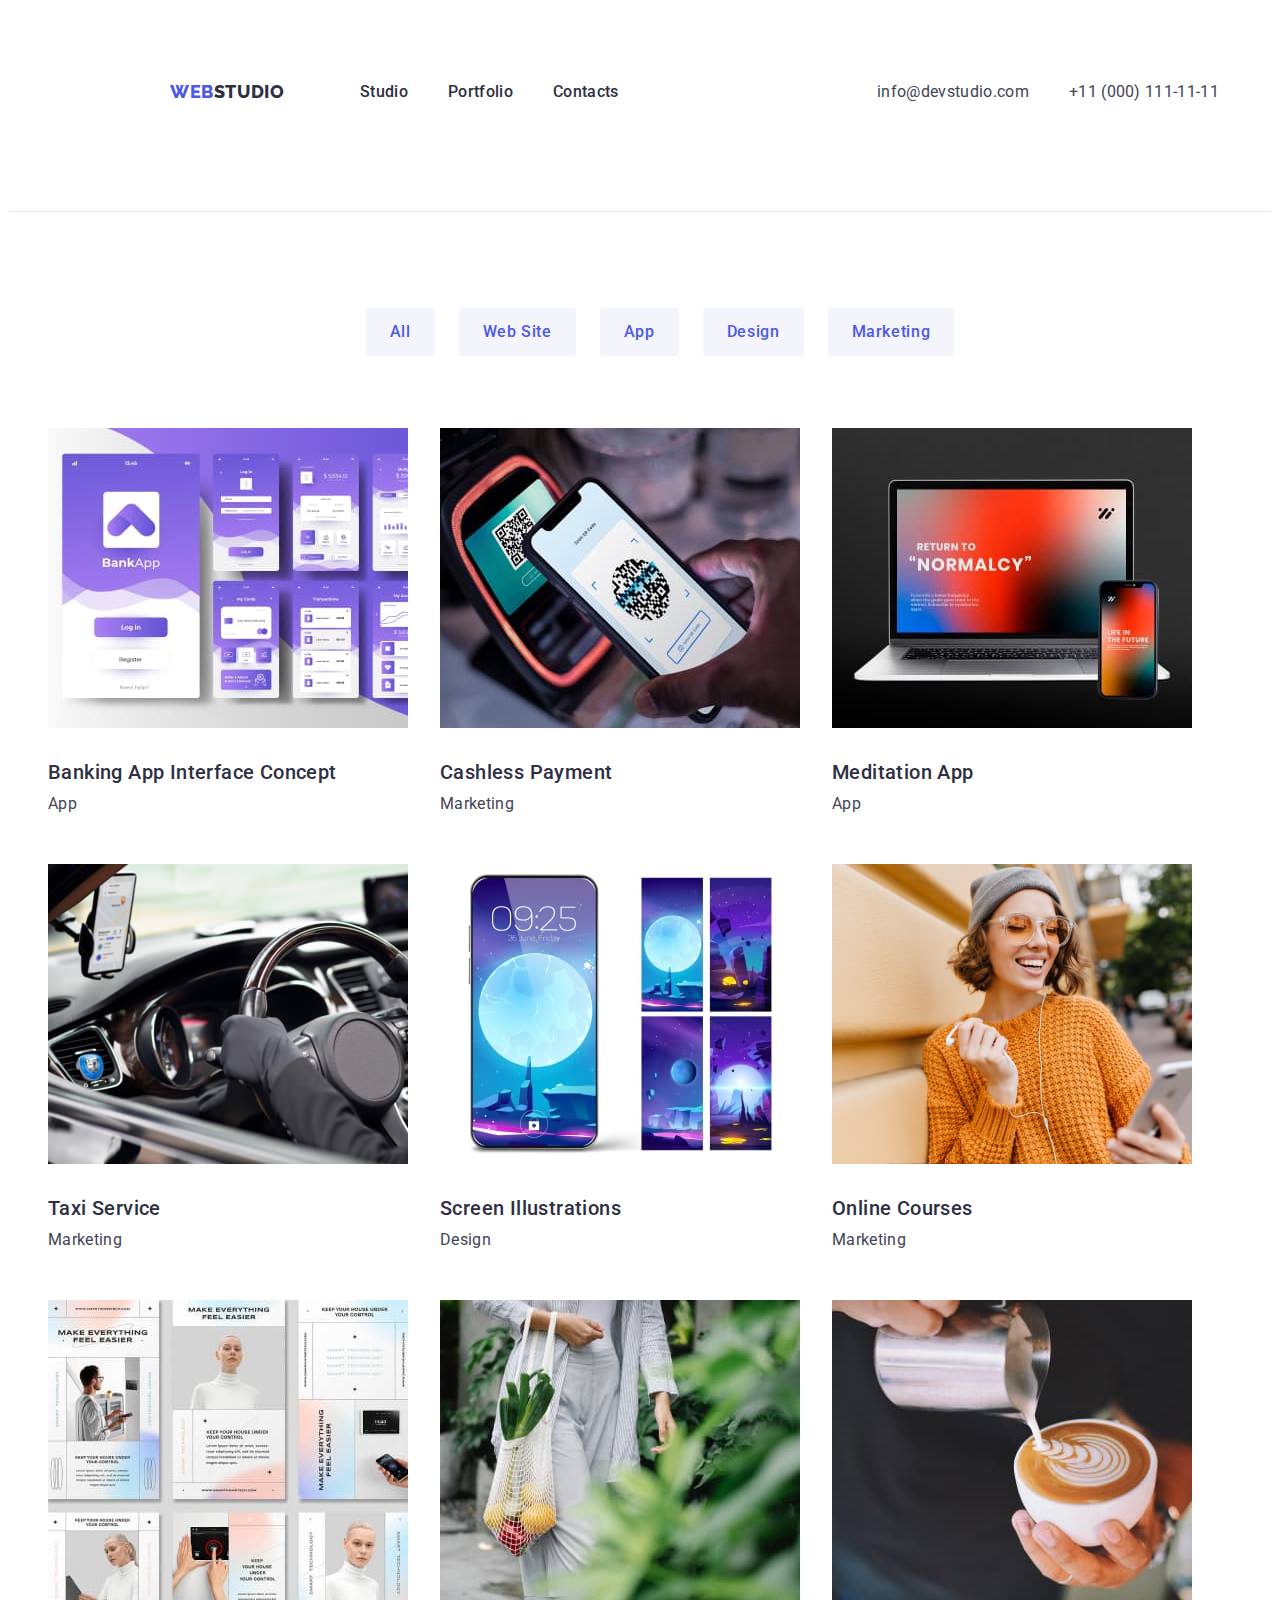
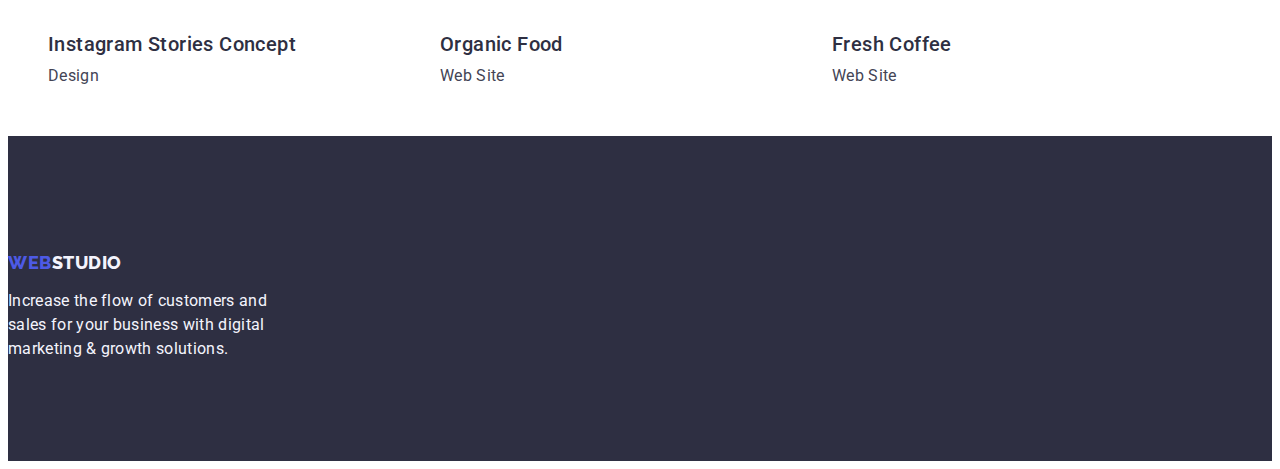
==== portfolio.html @ a15f3081 "p5-2" ====
<!DOCTYPE html>
<html lang="en">
  <head>
    <meta charset="UTF-8" />
    <meta http-equiv="X-UA-Compatible" content="IE=edge" />
    <meta name="viewport" content="width=device-width, initial-scale=1.0" />
    <link rel="preconnect" href="https://fonts.googleapis.com" />
    <link rel="preconnect" href="https://fonts.gstatic.com" crossorigin />
    <link
      href="https://fonts.googleapis.com/css2?family=Raleway:wght@800&family=Roboto:wght@400;500;700;900&display=swap"
      rel="stylesheet"
    />
    <title>Portfolio</title>
    <link
      rel="stylesheet"
      href="https://cdnjs.cloudflare.com/ajax/libs/modern-normalize/2.0.0/modern-normalize.min.css"
      integrity="sha512-4xo8blKMVCiXpTaLzQSLSw3KFOVPWhm/TRtuPVc4WG6kUgjH6J03IBuG7JZPkcWMxJ5huwaBpOpnwYElP/m6wg=="
      crossorigin="anonymous"
      referrerpolicy="no-referrer"
    />
    <link rel="stylesheet" href="./css/styles.css" />
  </head>

  <body>
    <header class="header">
      <div class="container header-container">
        <nav class="header-navigation list">
          <a class="header-logo link" href="./index.html"
            >Web<span class="logo-span">Studio</span></a
          >
          <ul class="header-list list">
            <li class="header-menu-item link">
              <a class="header-menu-link link" href="./index.html">Studio</a>
            </li>
            <li class="header-menu-item link">
              <a class="header-menu-link link" href="./portfolio.html"
                >Portfolio</a
              >
            </li>
            <li class="header-menu-item link">
              <a class="header-menu-link link" href="">Contacts</a>
            </li>
          </ul>
        </nav>

        <address class="header-contacts link">
          <ul class="header-contacts-list list">
            <li class="header-contacts-item link">
              <a
                class="header-contacts-link link"
                href="mailto:info@devstudio.com"
                >info@devstudio.com</a
              >
            </li>
            <li class="header-contacts-item link">
              <a class="header-contacts-link link" href="tel:+110001111111"
                >+11 (000) 111-11-11</a
              >
            </li>
          </ul>
        </address>
      </div>
    </header>

    <main>
      <section class="main-content">
        <div class="section-container">
          <div class="container main-buttons">
            <h1 hidden class="visually-hidden">Content</h1>
            <ul class="main-btn-list list">
              <li class="main-btn-item">
                <button class="main-btn-link link" type="button">All</button>
              </li>
              <li class="main-btn-item">
                <button class="main-btn-link link" type="button">
                  Web Site
                </button>
              </li>
              <li class="main-btn-item">
                <button class="main-btn-link link" type="button">App</button>
              </li>
              <li class="main-btn-item">
                <button class="main-btn-link link" type="button">Design</button>
              </li>
              <li class="main-btn-item">
                <button class="main-btn-link link" type="button">
                  Marketing
                </button>
              </li>
            </ul>
          </div>

          <div class="wrapper">
            <ul class="main-list list">
              <li class="main-item">
                <a class="main-item-link link" href="">
                  <img
                    src="./images/portfolio/img1.jpg"
                    alt="Banking"
                    width="360"
                    height="300"
                /></a>
                <div class="wrap-text">
                  <h2 class="main-title">Banking App Interface Concept</h2>
                  <p class="main-text">App</p>
                </div>
              </li>
              <li class="main-item">
                <a class="main-item-link link" href=""
                  ><img
                    src="./images/portfolio/img2.jpg"
                    alt="Payment"
                    width="360"
                    height="300"
                /></a>
                <div class="wrap-text">
                  <h2 class="main-title">Cashless Payment</h2>
                  <p class="main-text">Marketing</p>
                </div>
              </li>
              <li class="main-item">
                <a class="main-item-link link" href=""
                  ><img
                    src="./images/portfolio/img3.jpg"
                    alt="meditation"
                    width="360"
                    height="300"
                /></a>
                <div class="wrap-text">
                  <h2 class="main-title">Meditation App</h2>
                  <p class="main-text">App</p>
                </div>
              </li>
              <li class="main-item">
                <a class="main-item-link link" href=""
                  ><img
                    src="./images/portfolio/img4.jpg"
                    alt="Service"
                    width="360"
                    height="300"
                /></a>
                <div class="wrap-text">
                  <h2 class="main-title">Taxi Service</h2>
                  <p class="main-text">Marketing</p>
                </div>
              </li>
              <li class="main-item">
                <a class="main-item-link link" href=""
                  ><img
                    src="./images/portfolio/img5.jpg"
                    alt="Screen"
                    width="360"
                    height="300"
                /></a>
                <div class="wrap-text">
                  <h2 class="main-title">Screen Illustrations</h2>
                  <p class="main-text">Design</p>
                </div>
              </li>
              <li class="main-item">
                <a class="main-item-link link" href=""
                  ><img
                    src="./images/portfolio/img6.jpg"
                    alt="Courses"
                    width="360"
                    height="300"
                /></a>
                <div class="wrap-text">
                  <h2 class="main-title">Online Courses</h2>
                  <p class="main-text">Marketing</p>
                </div>
              </li>
              <li class="main-item">
                <a class="main-item-link link" href=""
                  ><img
                    src="./images/portfolio/img7.jpg"
                    alt="Stories"
                    width="360"
                    height="300"
                /></a>
                <div class="wrap-text">
                  <h2 class="main-title">Instagram Stories Concept</h2>
                  <p class="main-text">Design</p>
                </div>
              </li>
              <li class="main-item">
                <a class="main-item-link link" href=""
                  ><img
                    src="./images/portfolio/img8.jpg"
                    alt="Organic"
                    width="360"
                    height="300"
                /></a>
                <div class="wrap-text">
                  <h2 class="main-title">Organic Food</h2>
                  <p class="main-text">Web Site</p>
                </div>
              </li>
              <li class="main-item">
                <a class="main-item-link link" href=""
                  ><img
                    src="./images/portfolio/img9.jpg"
                    alt="Coffee"
                    width="360"
                    height="300"
                /></a>
                <div class="wrap-text">
                  <h2 class="main-title">Fresh Coffee</h2>
                  <p class="main-text">Web Site</p>
                </div>
              </li>
            </ul>
          </div>
        </div>
      </section>
    </main>

    <footer class="footer">
      <div>
        <a href="./index.html" class="footer-logo link"
          >Web<span class="footer-span">Studio</span></a
        >
        <p class="footer-text">
          Increase the flow of customers and sales for your business with
          digital marketing & growth solutions.
        </p>
      </div>
    </footer>
  </body>
</html>
---- css/styles.css ----
:root {
  --main-text-color: #2e2f42;
  --second-text-color: #434455;
  --accent-color: #4d5ae5;
  --bacground-color: #2e2f42;
  --title-color-text: #ffffff;
  --section-bacground-color: #f4f4fd;
  --project-bacground-color: #e5e5e5;
  --portfolio-bacground-color: #e7e9fc;
  --footer-text-color: #f4f4fd;
}

body {
  font-family: "Roboto", sans-serif;
  color: var(--second-text-color);
  background-color: var(--title-color-text);
}

p,
h1,
h2,
h3,
h4,
h5,
h6 {
  margin-top: 0;
  margin-bottom: 0;
}

.link {
  text-decoration: none;
}
.list {
  list-style-type: none;
}
ul {
  list-style: none;
  margin-top: 0;
  margin-bottom: 0;
  margin-left: 0;
}

a {
  text-decoration: none;
}
span {
  color: var(--main-text-color);
}
img {
  display: block;
}

.container {
  max-width: 1158px;
  padding-left: 15px;
  padding-right: 15px;
  margin: 0 auto;
}

.header {
  display: block;
  border-bottom: 1px solid #e7e9fc;
}

.header-navigation {
  font-weight: 500;
  font-size: 16px;
  line-height: 1.5;
  color: var(--main-text-color);
  letter-spacing: 0.03em;
  margin: auto;
  padding: 24px 0;
}

.header-navigation {
  display: flex;
  align-items: center;
}

.header-logo {
  font-family: "Raleway", sans-serif;
  font-weight: 800;
  font-size: 18px;
  line-height: 1.17;
  color: var(--accent-color);
  letter-spacing: 0.03em;
  text-transform: uppercase;
  display: flex;
  align-items: center;
  margin-right: 76px;
}

.header-list {
  display: flex;
}

.header-list {
  list-style: none;
  text-decoration: none;
  color: var(--main-text-color);
  gap: 40px;
  padding: 24px 0;
}

.header-container {
  display: flex;
  align-items: center;
  padding-bottom: 35px;
}

.header-menu-item {
  font-weight: 500;
  font-size: 16px;
  line-height: 1.5;
  color: var(--main-text-color);
  letter-spacing: 0.02em;
  display: block;
}

.header-menu-link {
  font-weight: 500;
  font-size: 16px;
  line-height: 1.5;
  color: var(--main-text-color);
  letter-spacing: 0.02em;
  display: block;
}

.header-menu-link:is(:hover, :focus) {
  color: #404bbf;
}

.header-contacts {
  font-size: 16px;
  line-height: 1.5;
  color: var(--second-text-color);
  letter-spacing: 0.02em;
  margin-left: auto;
}

.header-contacts-list {
  display: flex;
  gap: 40px;
}

.header-contacts-item {
}

.header-contacts-link {
  font-size: 16px;
  line-height: 1.5;
  color: var(--second-text-color);
}
.header-contacts-link:is(:hover, :focus) {
  color: #404bbf;
}
/*-------------------------------HERO--------------------------------------*/
.hero {
  background: var(--bacground-color);
  text-align: center;
}

.hero-title {
  font-weight: 700;
  font-size: 56px;
  line-height: 1.07;
  letter-spacing: 0.02em;
  color: var(--title-color-text);

  margin-bottom: 48px;
}

.hero-content {
  padding: 188px 0;
  max-width: 496px;
}

.hero-btn {
  font-family: inherit;
  font-weight: 500;
  font-size: 16px;
  line-height: 1.5;
  color: var(--title-color-text);
  background: #4d5ae5;
  letter-spacing: 0.04em;
  cursor: pointer;
  border: none;
  padding: 16px 32px;
  margin: auto;
}

.hero-style-btn {
  display: block;
  justify-content: center;
  min-width: 169px;
  border-radius: 4px;
}

.hero-btn:is(:hover, :focus) {
  background-color: #404bbf;
}

/*-------------------------------ADVANTAGES--------------------------------------*/

.advantages {
  padding: 120px 0;
}

.advantages-container {
}

.advantages-title {
  font-weight: 500;
  font-size: 20px;
  line-height: 1.2;
  letter-spacing: 0.02em;
  color: var(--second-text-color);
}

.visually-hidden {
  position: absolute;
  width: 1px;
  height: 1px;
  margin: -1px;
  padding: 0;
  overflow: hidden;
  border: 0;
  clip: rect(0 0 0 0);
}

.advantages-list {
  list-style: none;
  display: flex;

  gap: 24px;
}

.advantages-item {
  width: calc((100% - 72px) / 4);
}
.advantages-subtitle {
  font-weight: 500;
  font-size: 20px;
  line-height: 1.2;
  letter-spacing: 0.02em;
  color: var(--main-text-color);
  padding-bottom: 8px;
}
.advantages-text {
  font-size: 16px;
  line-height: 1.5;
  letter-spacing: 0.02em;
  color: var(--second-text-color);
}

/*-------------------------------PROJECT--------------------------------------*/
.project {
  padding-bottom: 120px;
}

.project-container {
  text-align: center;
}

.project-title {
  font-weight: 700;
  font-size: 36px;
  line-height: 1.11;
  color: var(--main-text-color);
  letter-spacing: 0.02em;
  text-align: center;
  text-transform: capitalize;
  margin-bottom: 72px;
}
.project-list {
  list-style: none;
  display: flex;
  gap: 24px;
}
.project-item {
  background-color: var(--project-bacground-color);
}

/*-------------------------------TEAM--------------------------------------*/
.team {
  padding: 120px 0;
  background-color: var(--section-bacground-color);
}

.tem-container {
}

.team-title {
  font-size: 36px;
  line-height: 1.11;
  text-align: center;
  letter-spacing: 0.02em;
  text-transform: capitalize;
  color: var(--main-text-color);
  margin-bottom: 72px;
}
.team-list {
  list-style: none;
  display: flex;
  gap: 24px;
}
.team-item {
  background-color: #ffffff;
  width: calc((100%-72px) / 4);
  text-align: center;
  border-radius: 0px 0px 4px 4px;
}

.team-photo-card {
  padding: 32px 16px;
}

.team-subtitle {
  font-weight: 500;
  font-size: 20px;
  line-height: 1.2;
  color: var(--main-text-color);
  letter-spacing: 0.02em;
  text-align: center;
  margin-bottom: 8px;
}

.team-text {
  font-size: 16px;
  line-height: 1.5;
  color: var(--second-text-color);
  letter-spacing: 0.02em;
}

/*-------------------------------FOOTER--------------------------------------*/
.footer {
  background-color: var(--bacground-color);
  padding: 100px 0;
}

.footer-container {
  display: inline-block;
}

.footer-logo {
  font-family: "Raleway", sans-serif;
  font-weight: 800;
  font-size: 18px;
  line-height: 1.17;
  letter-spacing: 0.03em;
  color: var(--title-color-text);
  text-transform: uppercase;
  margin-top: 16px;
}
.footer-text {
  font-size: 16px;
  line-height: 1.5;
  letter-spacing: 0.02em;
  color: var(--footer-text-color);
  width: 264px;
}
.footer-span {
  color: var(--section-bacground-color);
}

/*!--------------------------------------------------------PORTFOLIO---------------------------------------------------*/

.header {
  box-sizing: border-box;
  border-bottom: 1px solid #e7e9fc;
}

.header-navigation {
  font-weight: 500;
  font-size: 16px;
  line-height: 1.5;
  color: var(--main-text-color);
  letter-spacing: 0.03em;
  margin: auto;
}

.header-navigation {
  display: flex;
  align-items: center;
}

.header-logo {
  font-family: "Raleway", sans-serif;
  font-weight: 800;
  font-size: 18px;
  line-height: 1.17;
  color: var(--accent-color);
  letter-spacing: 0.03em;
  text-transform: uppercase;
  display: flex;
  align-items: center;
}

.header-list {
  display: flex;
}

.header-list {
  list-style: none;
  text-decoration: none;
  color: var(--main-text-color);
  gap: 40px;
}

.header-container {
  display: flex;
  align-items: center;
  padding-bottom: 35px;
}

.header-menu-item {
  font-weight: 500;
  font-size: 16px;
  line-height: 1.5;
  color: var(--main-text-color);
  letter-spacing: 0.02em;
}

.header-menu-link {
  font-weight: 500;
  font-size: 16px;
  line-height: 1.5;
  color: var(--main-text-color);
  letter-spacing: 0.02em;
  display: block;
  padding: 24px 0;
}

.header-menu-link:is(:hover, :focus) {
  color: #404bbf;
}

.header-contacts {
  font-style: normal;
  font-weight: 400;
  font-size: 16px;
  line-height: 1.5;
  color: var(--second-text-color);
  letter-spacing: 0.02em;
  margin-left: auto;
}

.header-contacts-list {
  display: flex;
  gap: 40px;
}

.header-contacts-item {
}

.header-contacts-link {
  font-size: 16px;
  line-height: 1.5;
  color: var(--second-text-color);
}
.header-contacts-link:is(:hover, :focus) {
  color: #404bbf;
}
/*-------------------------------MAIN--------------------------------------*/

.main-content {
}

.main-buttons {
  margin: auto;
  border: none;
}

.main-btn-list {
  list-style: none;
  display: flex;
  gap: 24px;
  justify-content: center;
}
.main-btn-item {
  padding: 96px 0 72px 0;
}

.main-btn-link {
  font-family: "Roboto", sans-serif;
  font-weight: 500;
  font-size: 16px;
  line-height: 1.5;
  letter-spacing: 0.04em;
  color: #4d5ae5;
  cursor: pointer;
  background-color: var(--footer-text-color);
  border: none;
  padding: 12px 24px;
  border-radius: 4px;
}
.main-btn-link:is(:hover, :focus) {
  color: #ffffff;
  background-color: #404bbf;
  border: 1px solid transparent;
  border: none;
}
.wrapper {
}

.main-wrap {
}

.main-list {
  list-style: none;
  display: flex;
  flex-wrap: wrap;
}

.main-item {
  text-decoration: none;
  list-style: none;
  width: calc((100% - 48px) / 3);
  column-gap: 24px;
  row-gap: 48px;
}

.main-item-link {
  text-decoration: none;
}
.main-title {
  font-weight: 500;
  font-size: 20px;
  line-height: 1.2;
  letter-spacing: 0.02em;
  color: var(--main-text-color);
  margin: 32px 0 8px 0;
}
.main-text {
  font-size: 16px;
  line-height: 1.5;
  letter-spacing: 0.02em;
  color: var(--second-text-color);
  padding-bottom: 48px;
}

/*-------------------------------FOOTER--------------------------------------*/
.footer {
  background-color: var(--bacground-color);
  padding: 100px 0;
}
.footer-logo {
  font-family: "Raleway", sans-serif;
  font-weight: 800;
  font-size: 18px;
  line-height: 1.17;
  color: var(--accent-color);
  letter-spacing: 0.03em;
  text-transform: uppercase;
  display: block;
  margin-bottom: 16px;
}
.footer-text {
  color: var(--footer-text-color);
  font-size: 16px;
  color: var(--footer-text-color);
  line-height: 1.5;
  width: 264px;
}
.footer-span {
  color: #f4f4fd;
}
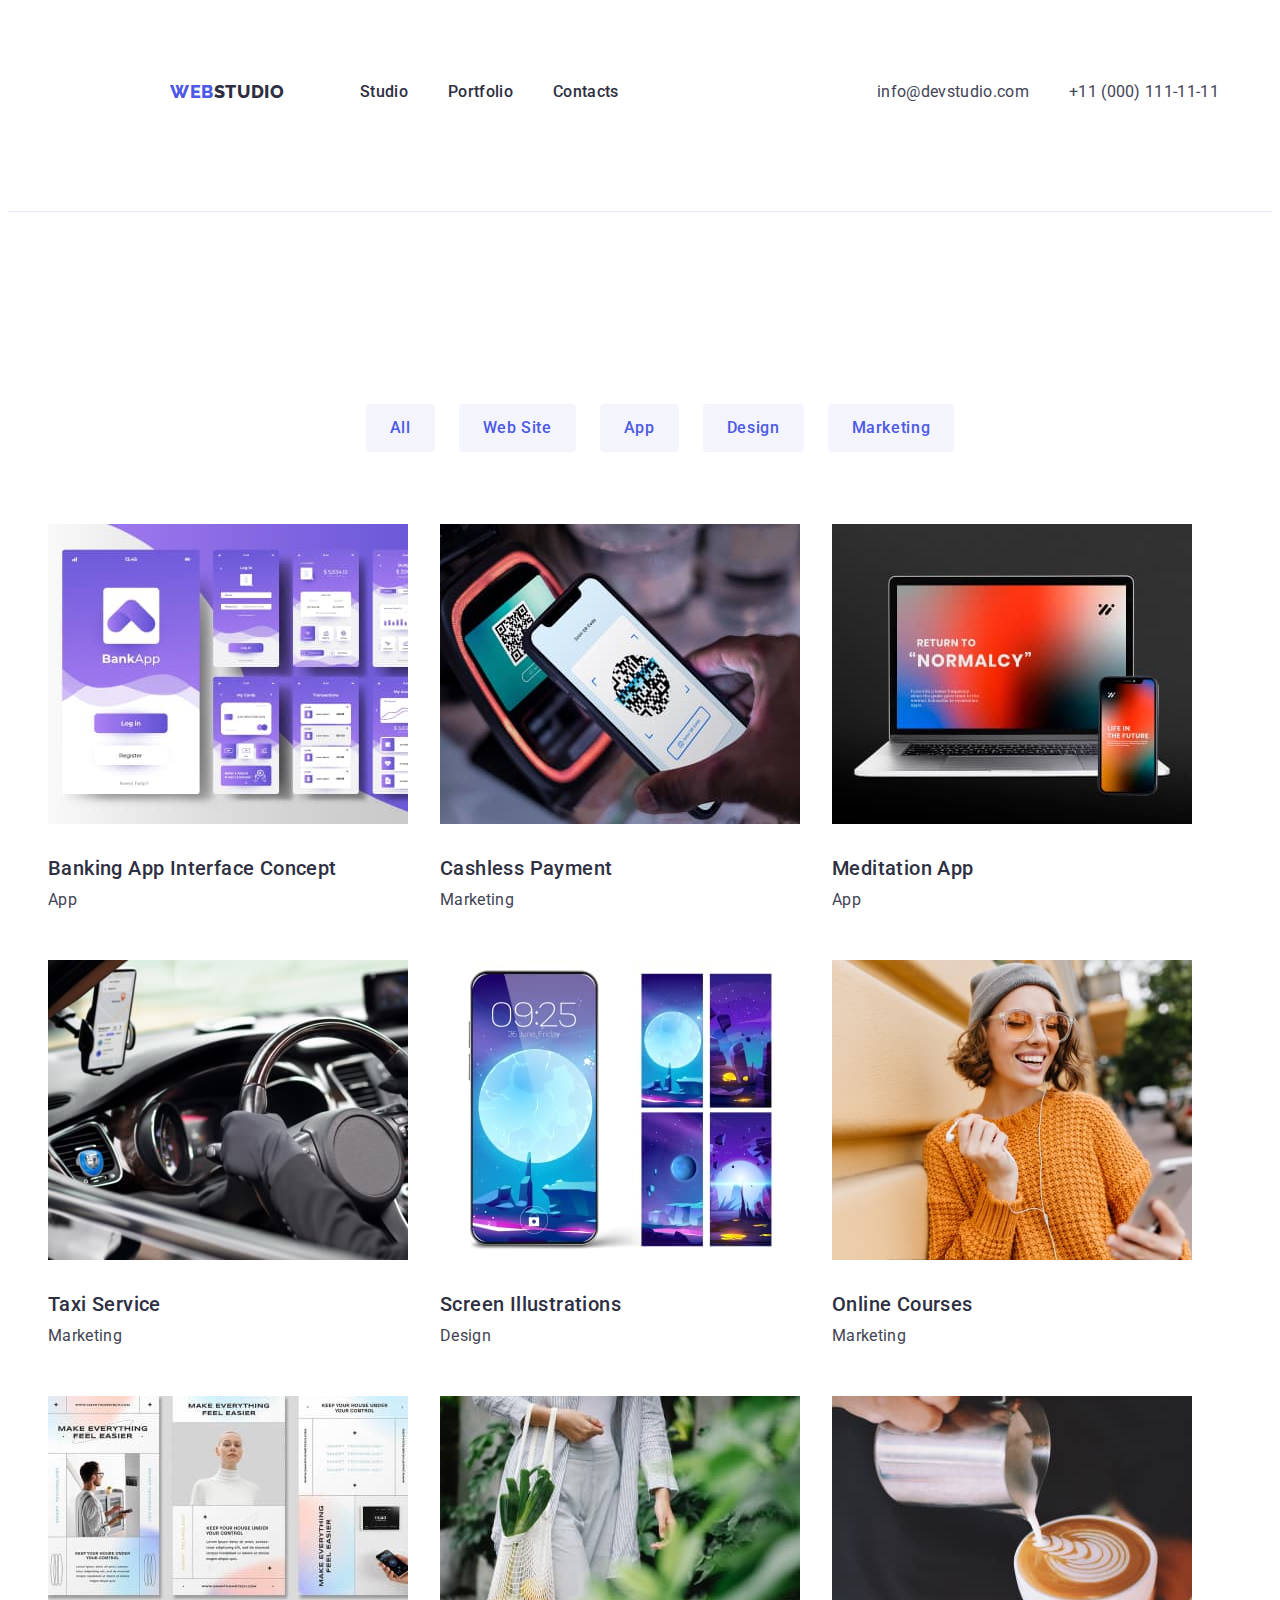
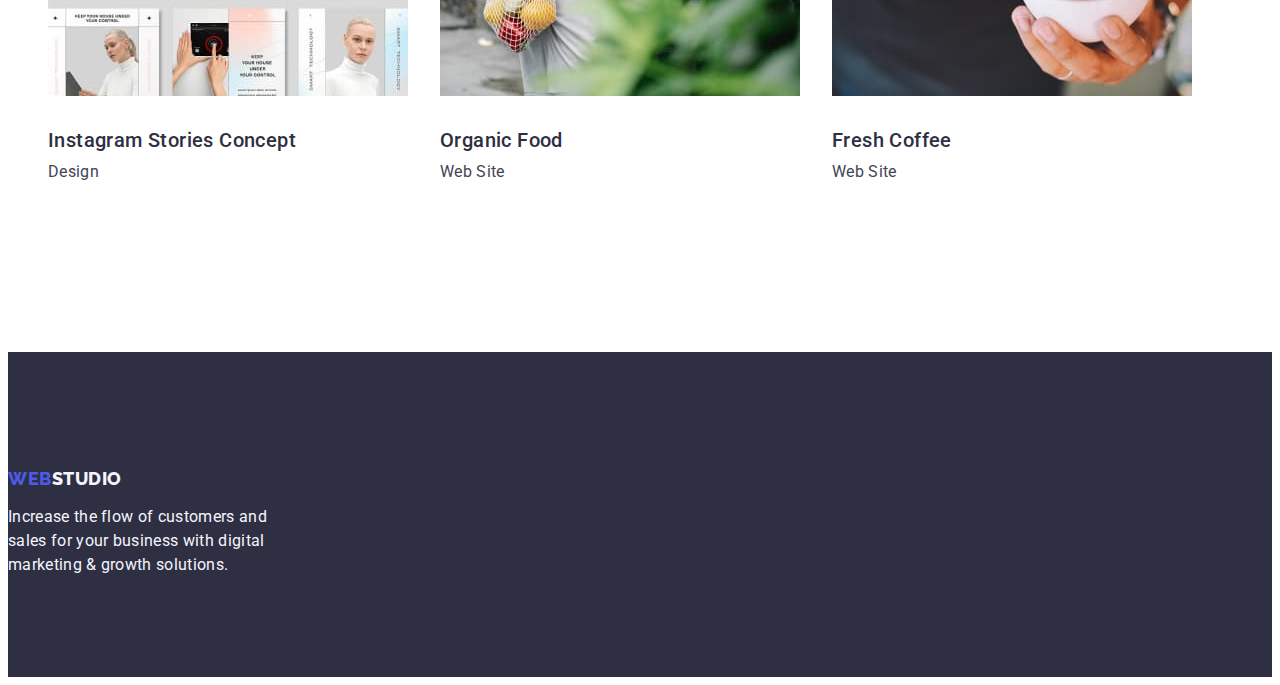
==== commit 76b56dd7: "div and a" ====
--- a/portfolio.html
+++ b/portfolio.html
@@ -99,11 +99,12 @@
                     alt="Banking"
                     width="360"
                     height="300"
-                /></a>
-                <div class="wrap-text">
-                  <h2 class="main-title">Banking App Interface Concept</h2>
-                  <p class="main-text">App</p>
-                </div>
+                  />
+                  <div class="wrap-text">
+                    <h2 class="main-title">Banking App Interface Concept</h2>
+                    <p class="main-text">App</p>
+                  </div>
+                </a>
               </li>
               <li class="main-item">
                 <a class="main-item-link link" href=""
@@ -112,11 +113,12 @@
                     alt="Payment"
                     width="360"
                     height="300"
-                /></a>
-                <div class="wrap-text">
-                  <h2 class="main-title">Cashless Payment</h2>
-                  <p class="main-text">Marketing</p>
-                </div>
+                  />
+                  <div class="wrap-text">
+                    <h2 class="main-title">Cashless Payment</h2>
+                    <p class="main-text">Marketing</p>
+                  </div>
+                </a>
               </li>
               <li class="main-item">
                 <a class="main-item-link link" href=""
@@ -125,11 +127,12 @@
                     alt="meditation"
                     width="360"
                     height="300"
-                /></a>
-                <div class="wrap-text">
-                  <h2 class="main-title">Meditation App</h2>
-                  <p class="main-text">App</p>
-                </div>
+                  />
+                  <div class="wrap-text">
+                    <h2 class="main-title">Meditation App</h2>
+                    <p class="main-text">App</p>
+                  </div>
+                </a>
               </li>
               <li class="main-item">
                 <a class="main-item-link link" href=""
@@ -138,11 +141,12 @@
                     alt="Service"
                     width="360"
                     height="300"
-                /></a>
-                <div class="wrap-text">
-                  <h2 class="main-title">Taxi Service</h2>
-                  <p class="main-text">Marketing</p>
-                </div>
+                  />
+                  <div class="wrap-text">
+                    <h2 class="main-title">Taxi Service</h2>
+                    <p class="main-text">Marketing</p>
+                  </div>
+                </a>
               </li>
               <li class="main-item">
                 <a class="main-item-link link" href=""
@@ -151,11 +155,12 @@
                     alt="Screen"
                     width="360"
                     height="300"
-                /></a>
-                <div class="wrap-text">
-                  <h2 class="main-title">Screen Illustrations</h2>
-                  <p class="main-text">Design</p>
-                </div>
+                  />
+                  <div class="wrap-text">
+                    <h2 class="main-title">Screen Illustrations</h2>
+                    <p class="main-text">Design</p>
+                  </div>
+                </a>
               </li>
               <li class="main-item">
                 <a class="main-item-link link" href=""
@@ -164,11 +169,12 @@
                     alt="Courses"
                     width="360"
                     height="300"
-                /></a>
-                <div class="wrap-text">
-                  <h2 class="main-title">Online Courses</h2>
-                  <p class="main-text">Marketing</p>
-                </div>
+                  />
+                  <div class="wrap-text">
+                    <h2 class="main-title">Online Courses</h2>
+                    <p class="main-text">Marketing</p>
+                  </div>
+                </a>
               </li>
               <li class="main-item">
                 <a class="main-item-link link" href=""
@@ -177,11 +183,12 @@
                     alt="Stories"
                     width="360"
                     height="300"
-                /></a>
-                <div class="wrap-text">
-                  <h2 class="main-title">Instagram Stories Concept</h2>
-                  <p class="main-text">Design</p>
-                </div>
+                  />
+                  <div class="wrap-text">
+                    <h2 class="main-title">Instagram Stories Concept</h2>
+                    <p class="main-text">Design</p>
+                  </div>
+                </a>
               </li>
               <li class="main-item">
                 <a class="main-item-link link" href=""
@@ -190,11 +197,12 @@
                     alt="Organic"
                     width="360"
                     height="300"
-                /></a>
-                <div class="wrap-text">
-                  <h2 class="main-title">Organic Food</h2>
-                  <p class="main-text">Web Site</p>
-                </div>
+                  />
+                  <div class="wrap-text">
+                    <h2 class="main-title">Organic Food</h2>
+                    <p class="main-text">Web Site</p>
+                  </div>
+                </a>
               </li>
               <li class="main-item">
                 <a class="main-item-link link" href=""
@@ -203,11 +211,12 @@
                     alt="Coffee"
                     width="360"
                     height="300"
-                /></a>
-                <div class="wrap-text">
-                  <h2 class="main-title">Fresh Coffee</h2>
-                  <p class="main-text">Web Site</p>
-                </div>
+                  />
+                  <div class="wrap-text">
+                    <h2 class="main-title">Fresh Coffee</h2>
+                    <p class="main-text">Web Site</p>
+                  </div>
+                </a>
               </li>
             </ul>
           </div>
--- a/css/styles.css
+++ b/css/styles.css
@@ -464,6 +464,7 @@
 /*-------------------------------MAIN--------------------------------------*/
 
 .main-content {
+  padding: 96px 0 120px 0;
 }
 
 .main-buttons {
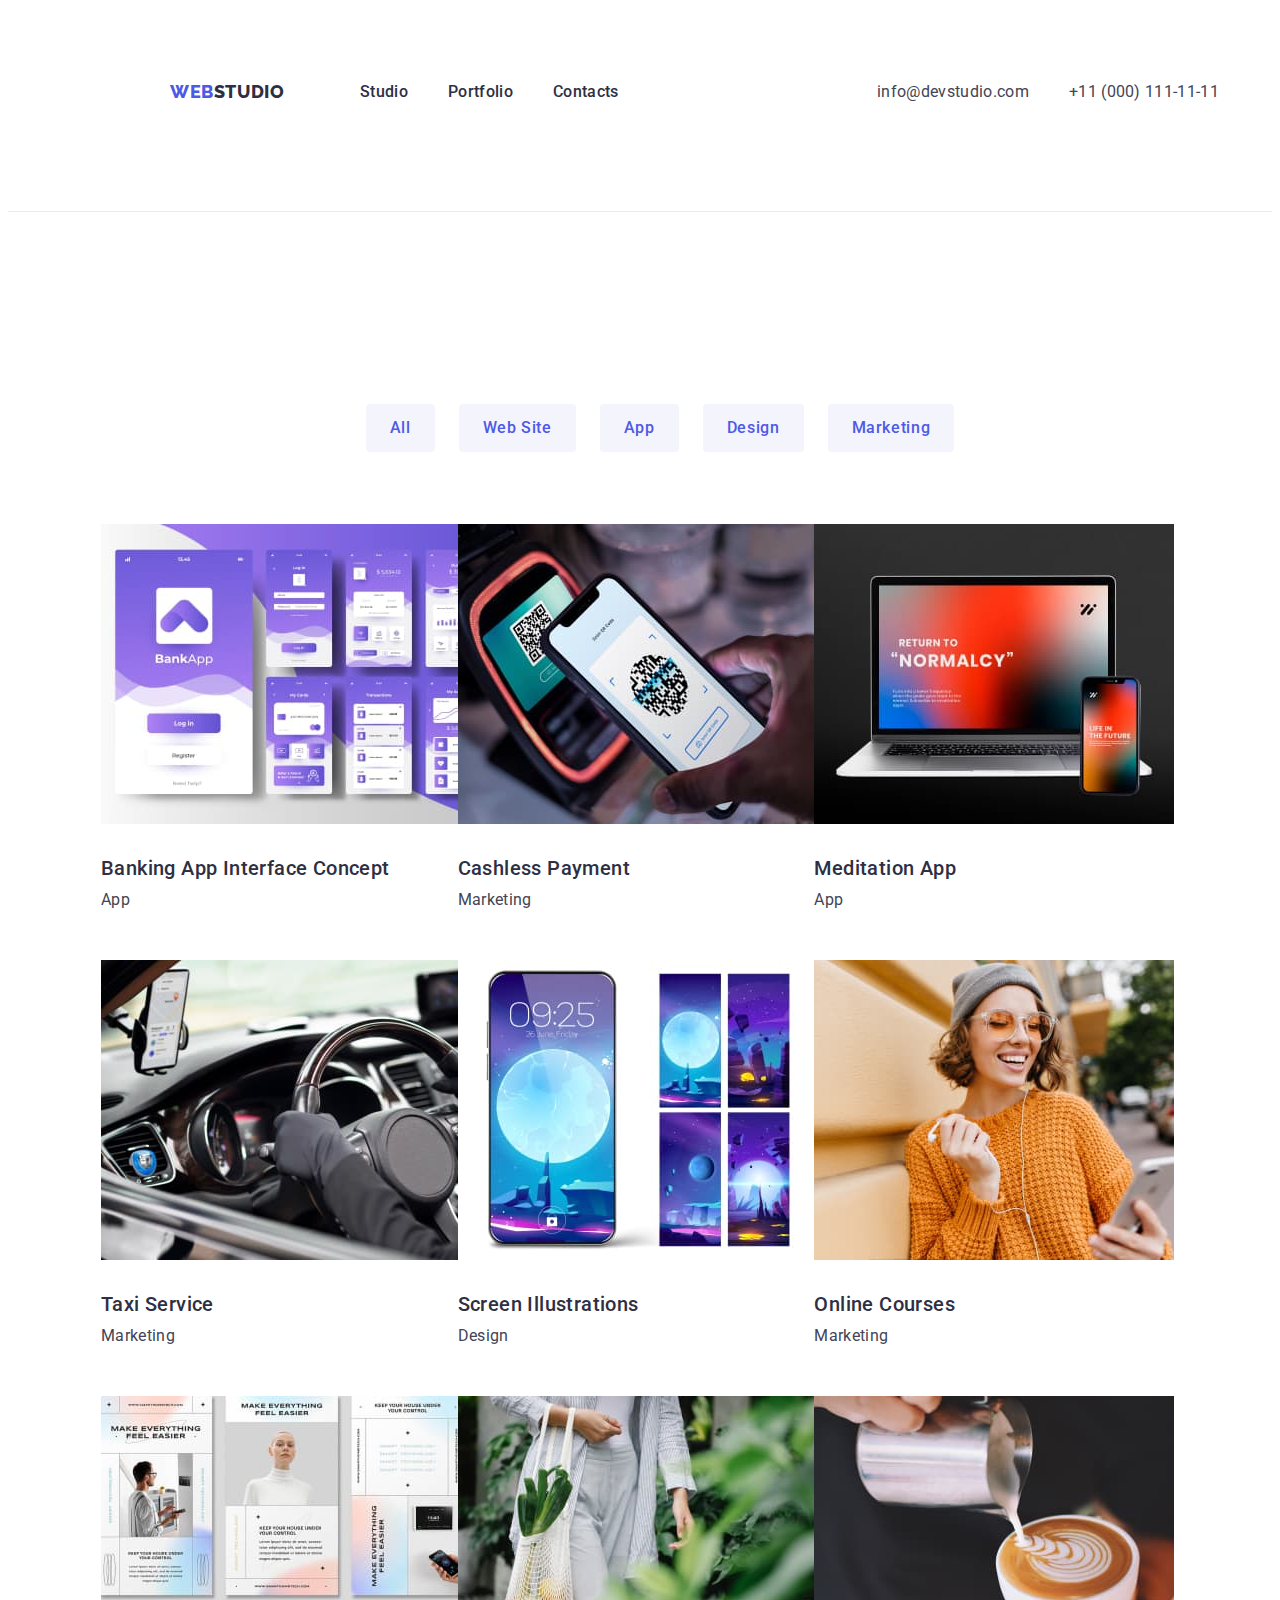
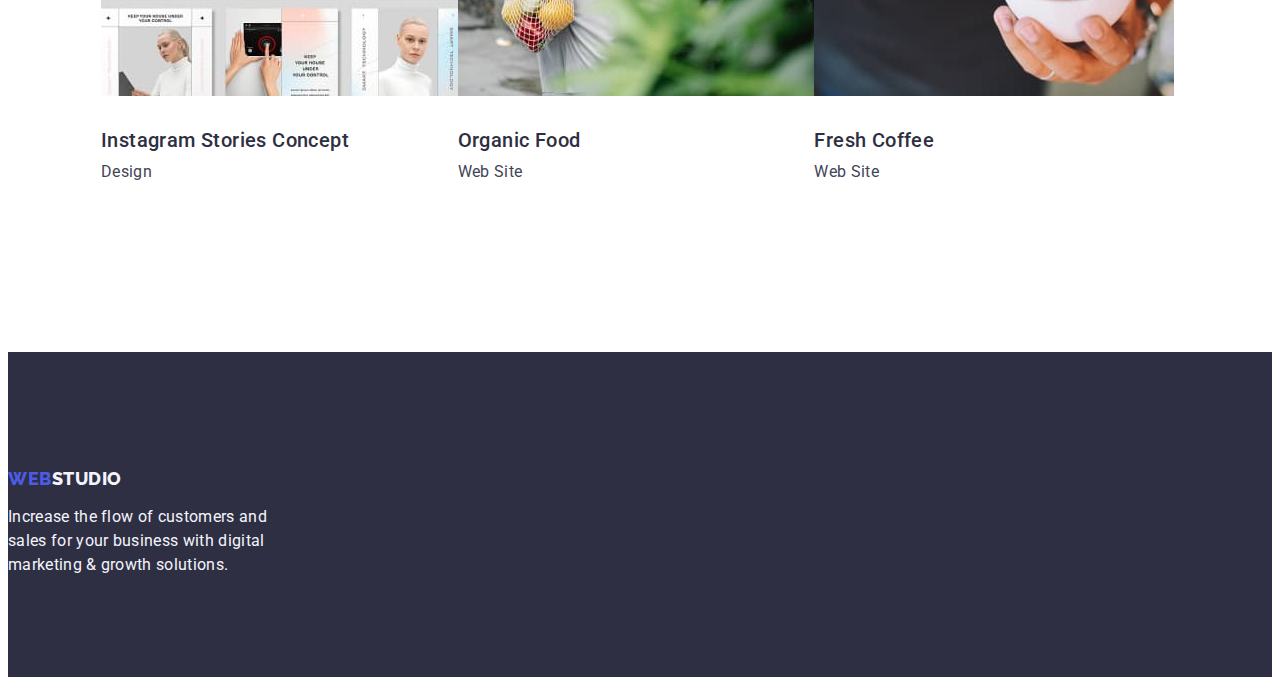
==== commit e100441a: "new bloc main" ====
--- a/portfolio.html
+++ b/portfolio.html
@@ -64,162 +64,156 @@
 
     <main>
       <section class="main-content">
-        <div class="section-container">
-          <div class="container main-buttons">
-            <h1 hidden class="visually-hidden">Content</h1>
-            <ul class="main-btn-list list">
-              <li class="main-btn-item">
-                <button class="main-btn-link link" type="button">All</button>
-              </li>
-              <li class="main-btn-item">
-                <button class="main-btn-link link" type="button">
-                  Web Site
-                </button>
-              </li>
-              <li class="main-btn-item">
-                <button class="main-btn-link link" type="button">App</button>
-              </li>
-              <li class="main-btn-item">
-                <button class="main-btn-link link" type="button">Design</button>
-              </li>
-              <li class="main-btn-item">
-                <button class="main-btn-link link" type="button">
-                  Marketing
-                </button>
-              </li>
-            </ul>
-          </div>
-
-          <div class="wrapper">
-            <ul class="main-list list">
-              <li class="main-item">
-                <a class="main-item-link link" href="">
-                  <img
-                    src="./images/portfolio/img1.jpg"
-                    alt="Banking"
-                    width="360"
-                    height="300"
-                  />
-                  <div class="wrap-text">
-                    <h2 class="main-title">Banking App Interface Concept</h2>
-                    <p class="main-text">App</p>
-                  </div>
-                </a>
-              </li>
-              <li class="main-item">
-                <a class="main-item-link link" href=""
-                  ><img
-                    src="./images/portfolio/img2.jpg"
-                    alt="Payment"
-                    width="360"
-                    height="300"
-                  />
-                  <div class="wrap-text">
-                    <h2 class="main-title">Cashless Payment</h2>
-                    <p class="main-text">Marketing</p>
-                  </div>
-                </a>
-              </li>
-              <li class="main-item">
-                <a class="main-item-link link" href=""
-                  ><img
-                    src="./images/portfolio/img3.jpg"
-                    alt="meditation"
-                    width="360"
-                    height="300"
-                  />
-                  <div class="wrap-text">
-                    <h2 class="main-title">Meditation App</h2>
-                    <p class="main-text">App</p>
-                  </div>
-                </a>
-              </li>
-              <li class="main-item">
-                <a class="main-item-link link" href=""
-                  ><img
-                    src="./images/portfolio/img4.jpg"
-                    alt="Service"
-                    width="360"
-                    height="300"
-                  />
-                  <div class="wrap-text">
-                    <h2 class="main-title">Taxi Service</h2>
-                    <p class="main-text">Marketing</p>
-                  </div>
-                </a>
-              </li>
-              <li class="main-item">
-                <a class="main-item-link link" href=""
-                  ><img
-                    src="./images/portfolio/img5.jpg"
-                    alt="Screen"
-                    width="360"
-                    height="300"
-                  />
-                  <div class="wrap-text">
-                    <h2 class="main-title">Screen Illustrations</h2>
-                    <p class="main-text">Design</p>
-                  </div>
-                </a>
-              </li>
-              <li class="main-item">
-                <a class="main-item-link link" href=""
-                  ><img
-                    src="./images/portfolio/img6.jpg"
-                    alt="Courses"
-                    width="360"
-                    height="300"
-                  />
-                  <div class="wrap-text">
-                    <h2 class="main-title">Online Courses</h2>
-                    <p class="main-text">Marketing</p>
-                  </div>
-                </a>
-              </li>
-              <li class="main-item">
-                <a class="main-item-link link" href=""
-                  ><img
-                    src="./images/portfolio/img7.jpg"
-                    alt="Stories"
-                    width="360"
-                    height="300"
-                  />
-                  <div class="wrap-text">
-                    <h2 class="main-title">Instagram Stories Concept</h2>
-                    <p class="main-text">Design</p>
-                  </div>
-                </a>
-              </li>
-              <li class="main-item">
-                <a class="main-item-link link" href=""
-                  ><img
-                    src="./images/portfolio/img8.jpg"
-                    alt="Organic"
-                    width="360"
-                    height="300"
-                  />
-                  <div class="wrap-text">
-                    <h2 class="main-title">Organic Food</h2>
-                    <p class="main-text">Web Site</p>
-                  </div>
-                </a>
-              </li>
-              <li class="main-item">
-                <a class="main-item-link link" href=""
-                  ><img
-                    src="./images/portfolio/img9.jpg"
-                    alt="Coffee"
-                    width="360"
-                    height="300"
-                  />
-                  <div class="wrap-text">
-                    <h2 class="main-title">Fresh Coffee</h2>
-                    <p class="main-text">Web Site</p>
-                  </div>
-                </a>
-              </li>
-            </ul>
-          </div>
+        <div class="container main-box">
+          <h1 hidden class="visually-hidden">Content</h1>
+          <ul class="main-btn-list list">
+            <li class="main-btn-item">
+              <button class="main-btn-link link" type="button">All</button>
+            </li>
+            <li class="main-btn-item">
+              <button class="main-btn-link link" type="button">Web Site</button>
+            </li>
+            <li class="main-btn-item">
+              <button class="main-btn-link link" type="button">App</button>
+            </li>
+            <li class="main-btn-item">
+              <button class="main-btn-link link" type="button">Design</button>
+            </li>
+            <li class="main-btn-item">
+              <button class="main-btn-link link" type="button">
+                Marketing
+              </button>
+            </li>
+          </ul>
+
+          <ul class="main-list list">
+            <li class="main-item">
+              <a class="main-item-link link" href="">
+                <img
+                  src="./images/portfolio/img1.jpg"
+                  alt="Banking"
+                  width="360"
+                  height="300"
+                />
+                <div class="wrap-text">
+                  <h2 class="main-title">Banking App Interface Concept</h2>
+                  <p class="main-text">App</p>
+                </div>
+              </a>
+            </li>
+            <li class="main-item">
+              <a class="main-item-link link" href=""
+                ><img
+                  src="./images/portfolio/img2.jpg"
+                  alt="Payment"
+                  width="360"
+                  height="300"
+                />
+                <div class="wrap-text">
+                  <h2 class="main-title">Cashless Payment</h2>
+                  <p class="main-text">Marketing</p>
+                </div>
+              </a>
+            </li>
+            <li class="main-item">
+              <a class="main-item-link link" href=""
+                ><img
+                  src="./images/portfolio/img3.jpg"
+                  alt="meditation"
+                  width="360"
+                  height="300"
+                />
+                <div class="wrap-text">
+                  <h2 class="main-title">Meditation App</h2>
+                  <p class="main-text">App</p>
+                </div>
+              </a>
+            </li>
+            <li class="main-item">
+              <a class="main-item-link link" href=""
+                ><img
+                  src="./images/portfolio/img4.jpg"
+                  alt="Service"
+                  width="360"
+                  height="300"
+                />
+                <div class="wrap-text">
+                  <h2 class="main-title">Taxi Service</h2>
+                  <p class="main-text">Marketing</p>
+                </div>
+              </a>
+            </li>
+            <li class="main-item">
+              <a class="main-item-link link" href=""
+                ><img
+                  src="./images/portfolio/img5.jpg"
+                  alt="Screen"
+                  width="360"
+                  height="300"
+                />
+                <div class="wrap-text">
+                  <h2 class="main-title">Screen Illustrations</h2>
+                  <p class="main-text">Design</p>
+                </div>
+              </a>
+            </li>
+            <li class="main-item">
+              <a class="main-item-link link" href=""
+                ><img
+                  src="./images/portfolio/img6.jpg"
+                  alt="Courses"
+                  width="360"
+                  height="300"
+                />
+                <div class="wrap-text">
+                  <h2 class="main-title">Online Courses</h2>
+                  <p class="main-text">Marketing</p>
+                </div>
+              </a>
+            </li>
+            <li class="main-item">
+              <a class="main-item-link link" href=""
+                ><img
+                  src="./images/portfolio/img7.jpg"
+                  alt="Stories"
+                  width="360"
+                  height="300"
+                />
+                <div class="wrap-text">
+                  <h2 class="main-title">Instagram Stories Concept</h2>
+                  <p class="main-text">Design</p>
+                </div>
+              </a>
+            </li>
+            <li class="main-item">
+              <a class="main-item-link link" href=""
+                ><img
+                  src="./images/portfolio/img8.jpg"
+                  alt="Organic"
+                  width="360"
+                  height="300"
+                />
+                <div class="wrap-text">
+                  <h2 class="main-title">Organic Food</h2>
+                  <p class="main-text">Web Site</p>
+                </div>
+              </a>
+            </li>
+            <li class="main-item">
+              <a class="main-item-link link" href=""
+                ><img
+                  src="./images/portfolio/img9.jpg"
+                  alt="Coffee"
+                  width="360"
+                  height="300"
+                />
+                <div class="wrap-text">
+                  <h2 class="main-title">Fresh Coffee</h2>
+                  <p class="main-text">Web Site</p>
+                </div>
+              </a>
+            </li>
+          </ul>
         </div>
       </section>
     </main>
--- a/css/styles.css
+++ b/css/styles.css
@@ -467,7 +467,7 @@
   padding: 96px 0 120px 0;
 }
 
-.main-buttons {
+.main-box {
   margin: auto;
   border: none;
 }
@@ -501,11 +501,6 @@
   border: 1px solid transparent;
   border: none;
 }
-.wrapper {
-}
-
-.main-wrap {
-}
 
 .main-list {
   list-style: none;
@@ -524,6 +519,10 @@
 .main-item-link {
   text-decoration: none;
 }
+
+.wrap-text {
+}
+
 .main-title {
   font-weight: 500;
   font-size: 20px;
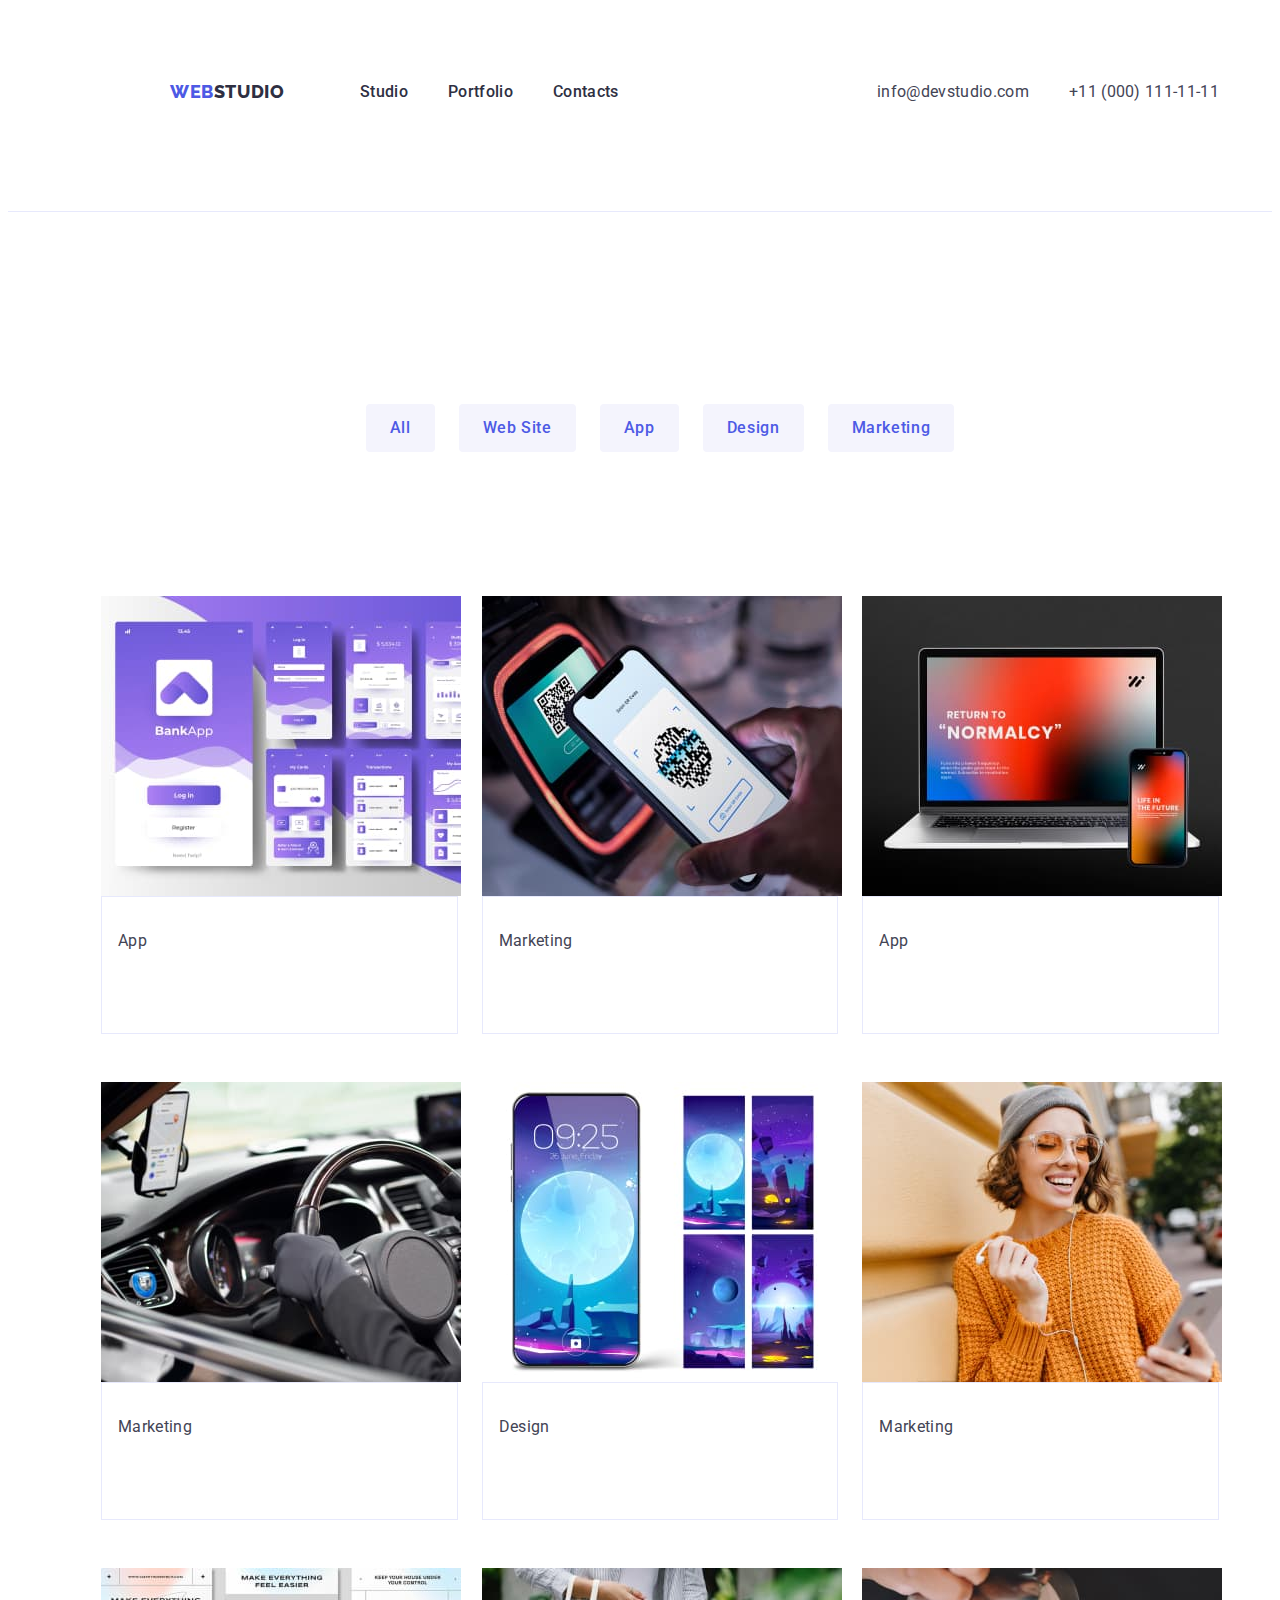
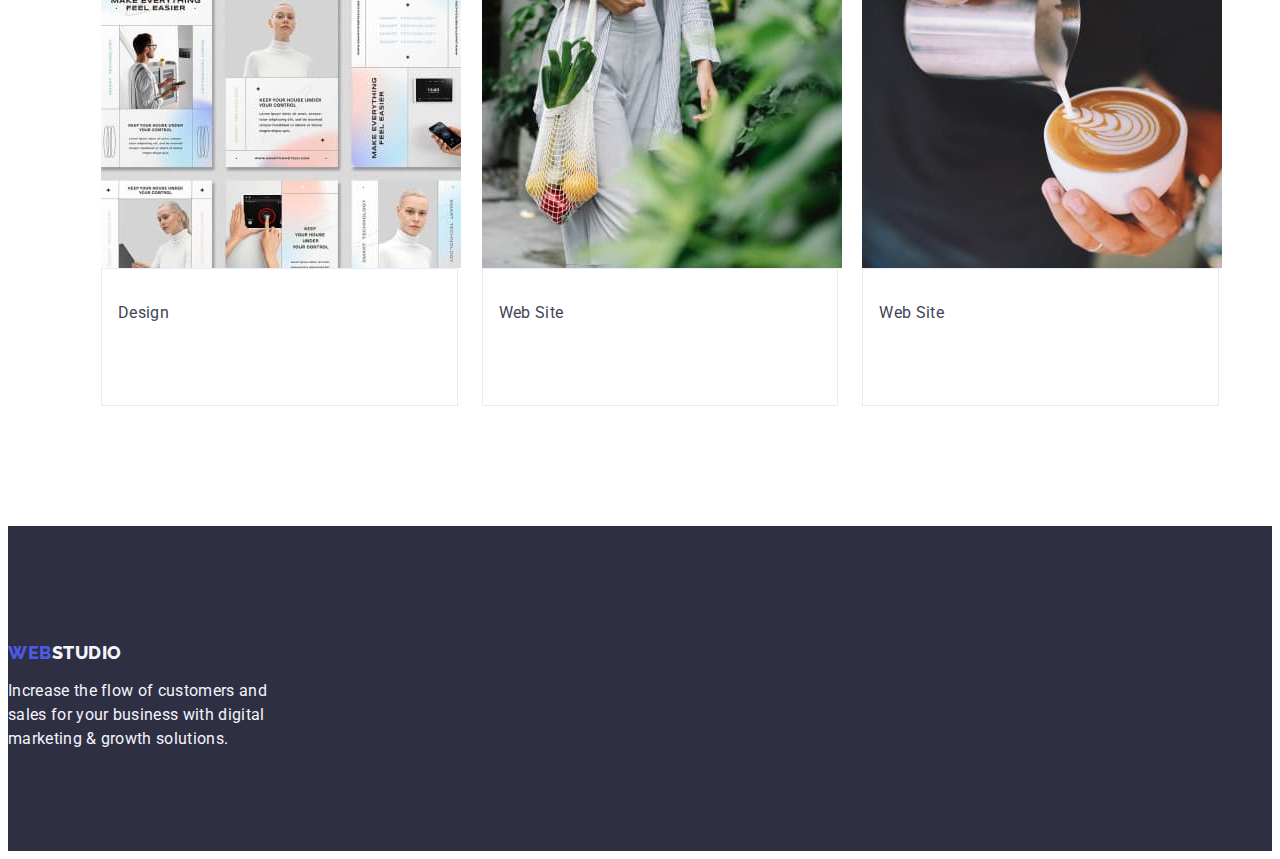
==== commit 57edffdc: "p6" ====
--- a/portfolio.html
+++ b/portfolio.html
@@ -65,7 +65,7 @@
     <main>
       <section class="main-content">
         <div class="container main-box">
-          <h1 hidden class="visually-hidden">Content</h1>
+          <h1 hidden class="main-title visually-hidden">Content</h1>
           <ul class="main-btn-list list">
             <li class="main-btn-item">
               <button class="main-btn-link link" type="button">All</button>
--- a/css/styles.css
+++ b/css/styles.css
@@ -50,173 +50,6 @@
   display: block;
 }
 
-.container {
-  max-width: 1158px;
-  padding-left: 15px;
-  padding-right: 15px;
-  margin: 0 auto;
-}
-
-.header {
-  display: block;
-  border-bottom: 1px solid #e7e9fc;
-}
-
-.header-navigation {
-  font-weight: 500;
-  font-size: 16px;
-  line-height: 1.5;
-  color: var(--main-text-color);
-  letter-spacing: 0.03em;
-  margin: auto;
-  padding: 24px 0;
-}
-
-.header-navigation {
-  display: flex;
-  align-items: center;
-}
-
-.header-logo {
-  font-family: "Raleway", sans-serif;
-  font-weight: 800;
-  font-size: 18px;
-  line-height: 1.17;
-  color: var(--accent-color);
-  letter-spacing: 0.03em;
-  text-transform: uppercase;
-  display: flex;
-  align-items: center;
-  margin-right: 76px;
-}
-
-.header-list {
-  display: flex;
-}
-
-.header-list {
-  list-style: none;
-  text-decoration: none;
-  color: var(--main-text-color);
-  gap: 40px;
-  padding: 24px 0;
-}
-
-.header-container {
-  display: flex;
-  align-items: center;
-  padding-bottom: 35px;
-}
-
-.header-menu-item {
-  font-weight: 500;
-  font-size: 16px;
-  line-height: 1.5;
-  color: var(--main-text-color);
-  letter-spacing: 0.02em;
-  display: block;
-}
-
-.header-menu-link {
-  font-weight: 500;
-  font-size: 16px;
-  line-height: 1.5;
-  color: var(--main-text-color);
-  letter-spacing: 0.02em;
-  display: block;
-}
-
-.header-menu-link:is(:hover, :focus) {
-  color: #404bbf;
-}
-
-.header-contacts {
-  font-size: 16px;
-  line-height: 1.5;
-  color: var(--second-text-color);
-  letter-spacing: 0.02em;
-  margin-left: auto;
-}
-
-.header-contacts-list {
-  display: flex;
-  gap: 40px;
-}
-
-.header-contacts-item {
-}
-
-.header-contacts-link {
-  font-size: 16px;
-  line-height: 1.5;
-  color: var(--second-text-color);
-}
-.header-contacts-link:is(:hover, :focus) {
-  color: #404bbf;
-}
-/*-------------------------------HERO--------------------------------------*/
-.hero {
-  background: var(--bacground-color);
-  text-align: center;
-}
-
-.hero-title {
-  font-weight: 700;
-  font-size: 56px;
-  line-height: 1.07;
-  letter-spacing: 0.02em;
-  color: var(--title-color-text);
-
-  margin-bottom: 48px;
-}
-
-.hero-content {
-  padding: 188px 0;
-  max-width: 496px;
-}
-
-.hero-btn {
-  font-family: inherit;
-  font-weight: 500;
-  font-size: 16px;
-  line-height: 1.5;
-  color: var(--title-color-text);
-  background: #4d5ae5;
-  letter-spacing: 0.04em;
-  cursor: pointer;
-  border: none;
-  padding: 16px 32px;
-  margin: auto;
-}
-
-.hero-style-btn {
-  display: block;
-  justify-content: center;
-  min-width: 169px;
-  border-radius: 4px;
-}
-
-.hero-btn:is(:hover, :focus) {
-  background-color: #404bbf;
-}
-
-/*-------------------------------ADVANTAGES--------------------------------------*/
-
-.advantages {
-  padding: 120px 0;
-}
-
-.advantages-container {
-}
-
-.advantages-title {
-  font-weight: 500;
-  font-size: 20px;
-  line-height: 1.2;
-  letter-spacing: 0.02em;
-  color: var(--second-text-color);
-}
-
 .visually-hidden {
   position: absolute;
   width: 1px;
@@ -228,23 +61,190 @@
   clip: rect(0 0 0 0);
 }
 
-.advantages-list {
-  list-style: none;
-  display: flex;
-
-  gap: 24px;
-}
-
-.advantages-item {
-  width: calc((100% - 72px) / 4);
-}
-.advantages-subtitle {
+.container {
+  max-width: 1158px;
+  padding-left: 15px;
+  padding-right: 15px;
+  margin: 0 auto;
+}
+/** --------------------------------------HEADER --------------------------------------- */
+.header {
+  display: block;
+  border-bottom: 1px solid #e7e9fc;
+}
+
+.header-navigation {
+  font-weight: 500;
+  font-size: 16px;
+  line-height: 1.5;
+  color: var(--main-text-color);
+  letter-spacing: 0.03em;
+  margin: auto;
+  padding: 24px 0;
+}
+
+.header-navigation {
+  display: flex;
+  align-items: center;
+}
+
+.header-logo {
+  font-family: "Raleway", sans-serif;
+  font-weight: 800;
+  font-size: 18px;
+  line-height: 1.17;
+  color: var(--accent-color);
+  letter-spacing: 0.03em;
+  text-transform: uppercase;
+  display: flex;
+  align-items: center;
+  margin-right: 76px;
+}
+
+.header-list {
+  display: flex;
+}
+
+.header-list {
+  list-style: none;
+  text-decoration: none;
+  color: var(--main-text-color);
+  gap: 40px;
+  padding: 24px 0;
+}
+
+.header-container {
+  display: flex;
+  align-items: center;
+  padding-bottom: 35px;
+}
+
+.header-menu-item {
+  font-weight: 500;
+  font-size: 16px;
+  line-height: 1.5;
+  color: var(--main-text-color);
+  letter-spacing: 0.02em;
+  display: block;
+}
+
+.header-menu-link {
+  font-weight: 500;
+  font-size: 16px;
+  line-height: 1.5;
+  color: var(--main-text-color);
+  letter-spacing: 0.02em;
+  display: block;
+}
+
+.header-menu-link:is(:hover, :focus) {
+  color: #404bbf;
+}
+
+.header-contacts {
+  font-size: 16px;
+  line-height: 1.5;
+  color: var(--second-text-color);
+  letter-spacing: 0.02em;
+  margin-left: auto;
+}
+
+.header-contacts-list {
+  display: flex;
+  gap: 40px;
+}
+
+.header-contacts-item {
+}
+
+.header-contacts-link {
+  font-size: 16px;
+  line-height: 1.5;
+  color: var(--second-text-color);
+}
+.header-contacts-link:is(:hover, :focus) {
+  color: #404bbf;
+}
+/*-------------------------------HERO--------------------------------------*/
+.hero {
+  background: var(--bacground-color);
+  text-align: center;
+  padding: 188px 0;
+}
+
+.hero-title {
+  font-weight: 700;
+  font-size: 56px;
+  line-height: 1.07;
+  letter-spacing: 0.02em;
+  color: var(--title-color-text);
+  max-width: 496px;
+  margin-bottom: 48px;
+}
+
+.hero-content {
+}
+
+.hero-btn {
+  font-family: inherit;
+  font-weight: 500;
+  font-size: 16px;
+  line-height: 1.5;
+  color: var(--title-color-text);
+  background: #4d5ae5;
+  letter-spacing: 0.04em;
+  cursor: pointer;
+  border: none;
+  padding: 16px 32px;
+  margin: auto;
+}
+
+.hero-style-btn {
+  display: block;
+  justify-content: center;
+  min-width: 169px;
+  border-radius: 4px;
+}
+
+.hero-btn:is(:hover, :focus) {
+  background-color: #404bbf;
+}
+
+/*-------------------------------ADVANTAGES--------------------------------------*/
+
+.advantages {
+  padding: 120px 0;
+}
+
+.advantages-container {
+}
+
+.advantages-title {
   font-weight: 500;
   font-size: 20px;
   line-height: 1.2;
   letter-spacing: 0.02em;
+  color: var(--second-text-color);
+}
+
+.advantages-list {
+  list-style: none;
+  display: flex;
+
+  gap: 24px;
+}
+
+.advantages-item {
+  /* width: calc((100% - 72px) / 4); */
+}
+.advantages-subtitle {
+  font-weight: 500;
+  font-size: 20px;
+  line-height: 1.2;
+  letter-spacing: 0.02em;
   color: var(--main-text-color);
   padding-bottom: 8px;
+  width: calc((100% - 72px) / 4);
 }
 .advantages-text {
   font-size: 16px;
@@ -339,7 +339,6 @@
 }
 
 .footer-container {
-  display: inline-block;
 }
 
 .footer-logo {
@@ -351,6 +350,7 @@
   color: var(--title-color-text);
   text-transform: uppercase;
   margin-top: 16px;
+  display: inline-block;
 }
 .footer-text {
   font-size: 16px;
@@ -462,6 +462,16 @@
   color: #404bbf;
 }
 /*-------------------------------MAIN--------------------------------------*/
+.main-title {
+  position: absolute;
+  width: 1px;
+  height: 1px;
+  margin: -1px;
+  padding: 0;
+  overflow: hidden;
+  border: 0;
+  clip: rect(0 0 0 0);
+}
 
 .main-content {
   padding: 96px 0 120px 0;
@@ -477,6 +487,7 @@
   display: flex;
   gap: 24px;
   justify-content: center;
+  margin-bottom: 72px;
 }
 .main-btn-item {
   padding: 96px 0 72px 0;
@@ -494,11 +505,12 @@
   border: none;
   padding: 12px 24px;
   border-radius: 4px;
+  border: 1px solid --portfolio-bacground-color;
 }
 .main-btn-link:is(:hover, :focus) {
   color: #ffffff;
   background-color: #404bbf;
-  border: 1px solid transparent;
+  border: 1px solid var(--portfolio-bacground-color);
   border: none;
 }
 
@@ -506,14 +518,14 @@
   list-style: none;
   display: flex;
   flex-wrap: wrap;
+  column-gap: 24px;
+  row-gap: 48px;
 }
 
 .main-item {
   text-decoration: none;
   list-style: none;
   width: calc((100% - 48px) / 3);
-  column-gap: 24px;
-  row-gap: 48px;
 }
 
 .main-item-link {
@@ -521,6 +533,8 @@
 }
 
 .wrap-text {
+  padding: 32px 16px;
+  border: 1px solid #e7e9fc;
 }
 
 .main-title {
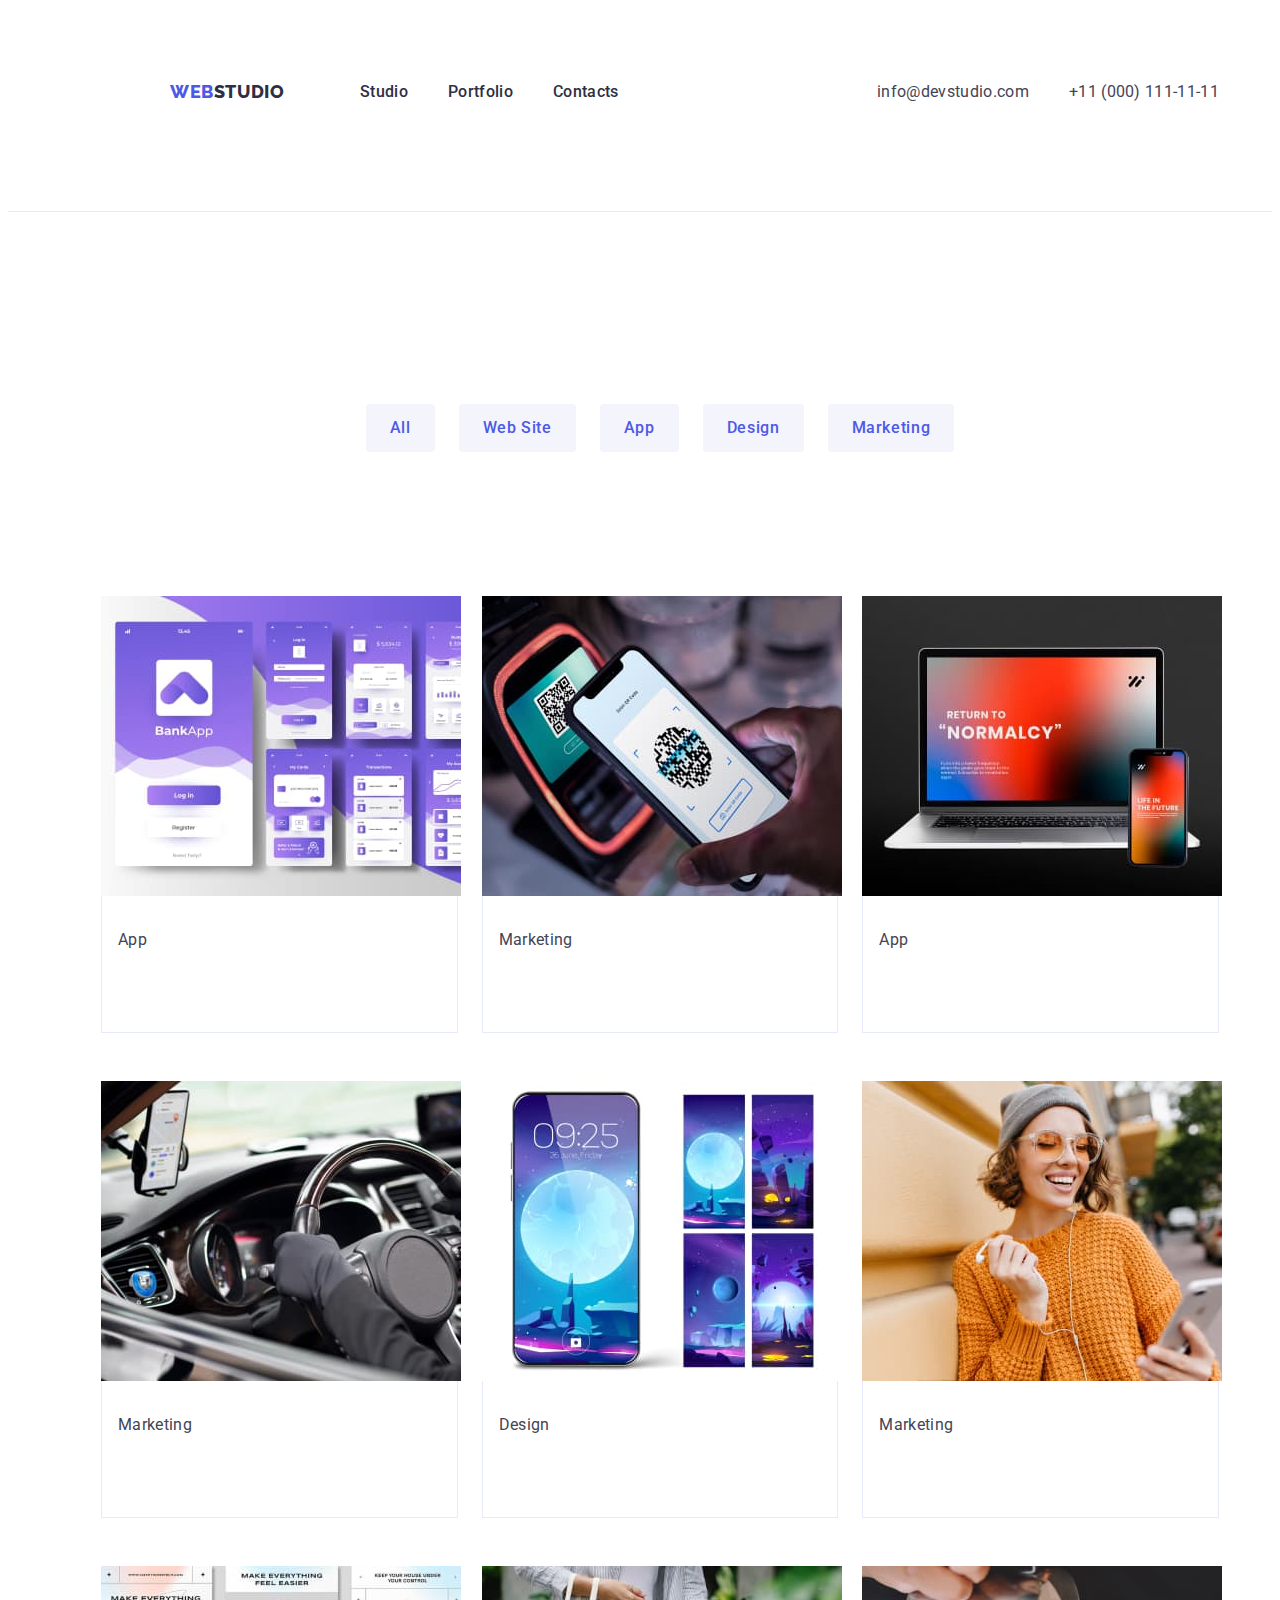
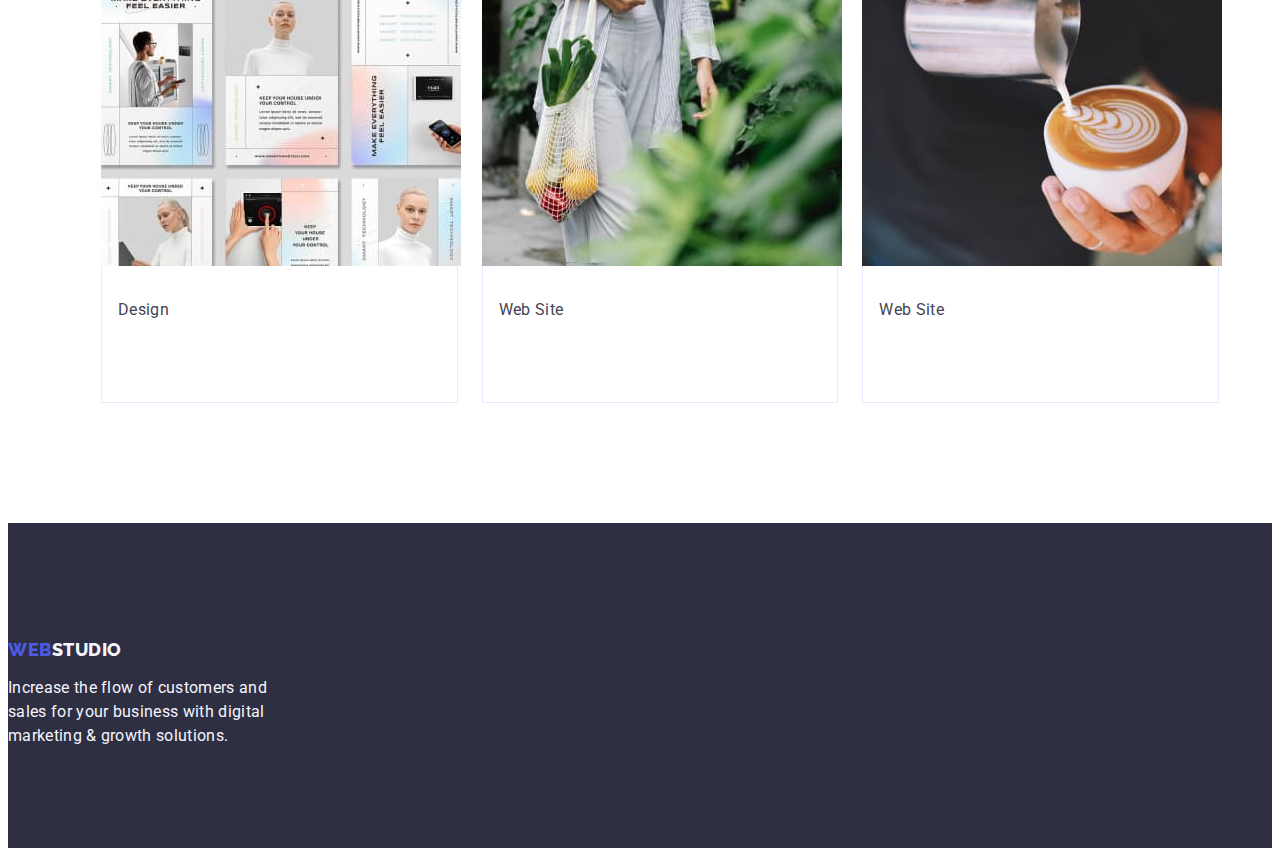
==== commit 93bfce83: "p6" ====
--- a/portfolio.html
+++ b/portfolio.html
@@ -65,7 +65,7 @@
     <main>
       <section class="main-content">
         <div class="container main-box">
-          <h1 hidden class="main-title visually-hidden">Content</h1>
+          <h1 hidden class="visually-hidden">Content</h1>
           <ul class="main-btn-list list">
             <li class="main-btn-item">
               <button class="main-btn-link link" type="button">All</button>
--- a/css/styles.css
+++ b/css/styles.css
@@ -63,8 +63,7 @@
 
 .container {
   max-width: 1158px;
-  padding-left: 15px;
-  padding-right: 15px;
+  padding: 0 15px;
   margin: 0 auto;
 }
 /** --------------------------------------HEADER --------------------------------------- */
@@ -535,6 +534,7 @@
 .wrap-text {
   padding: 32px 16px;
   border: 1px solid #e7e9fc;
+  border-top: none;
 }
 
 .main-title {
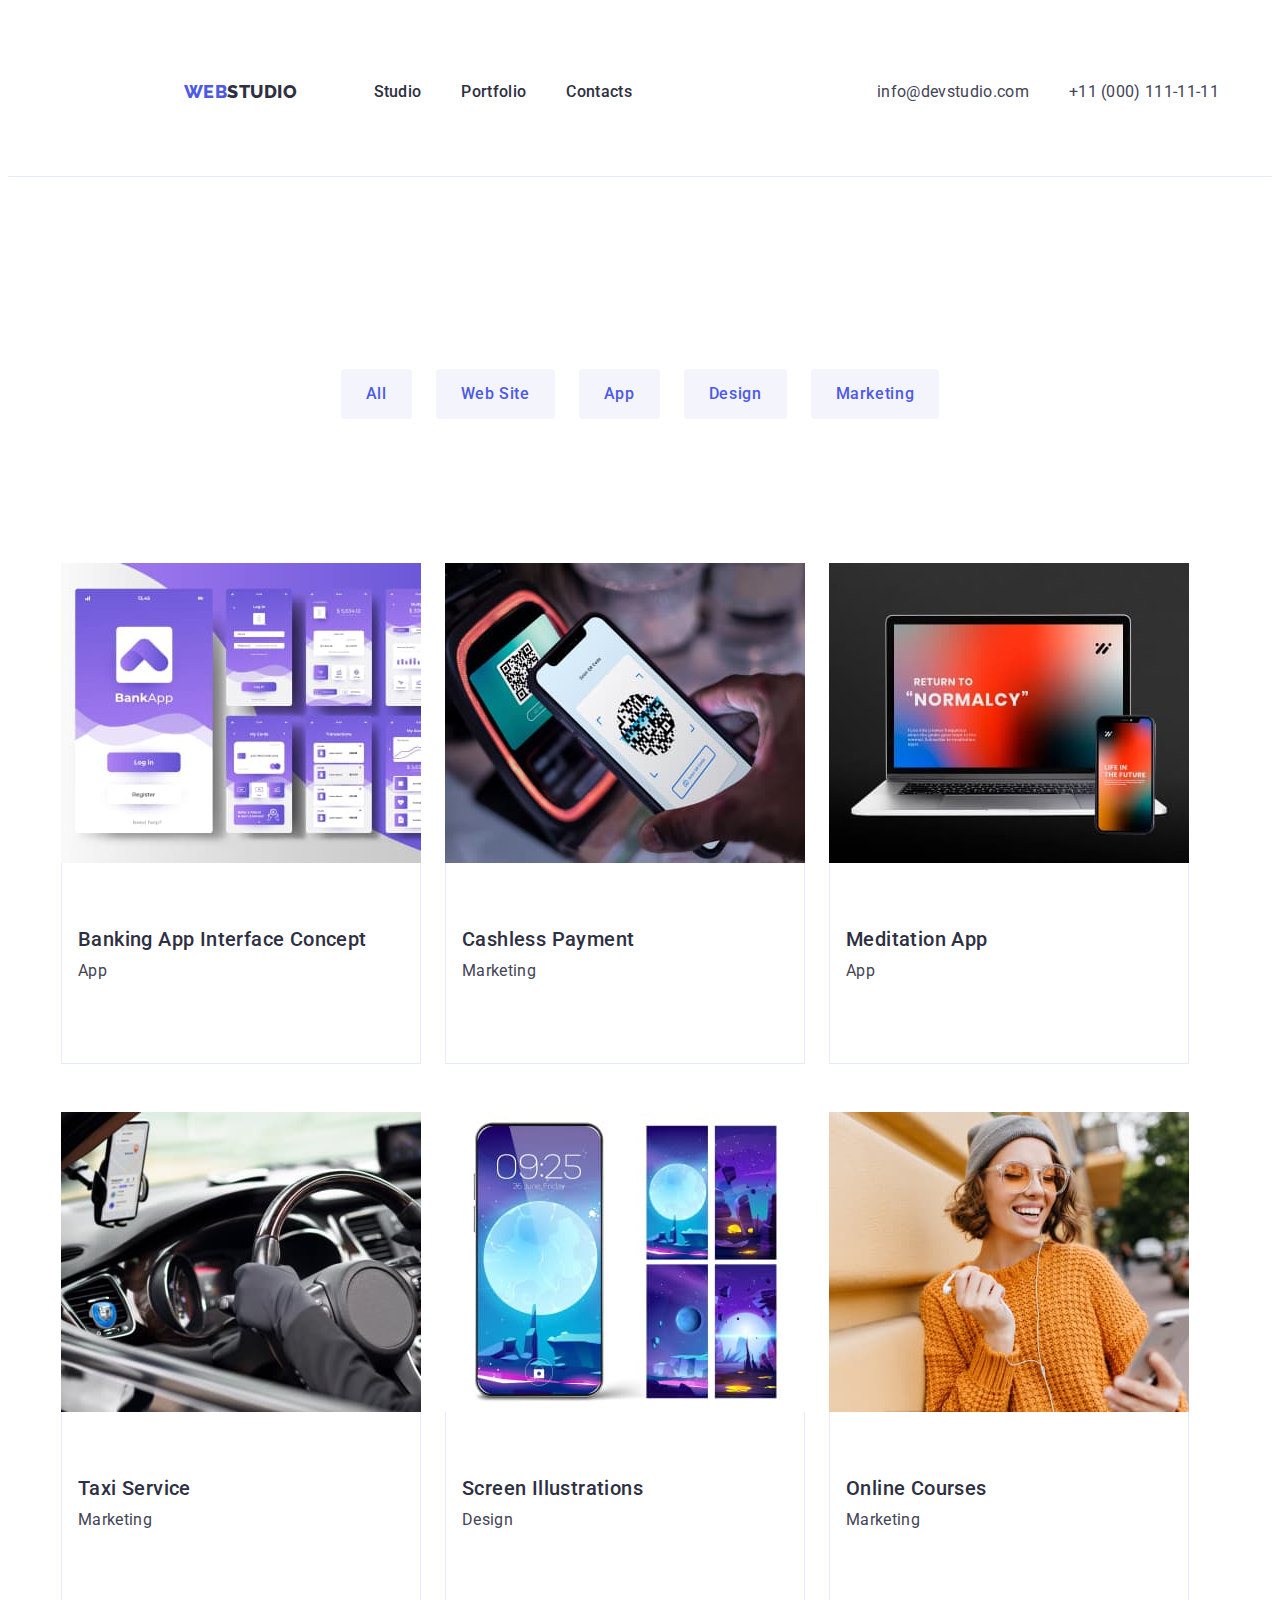
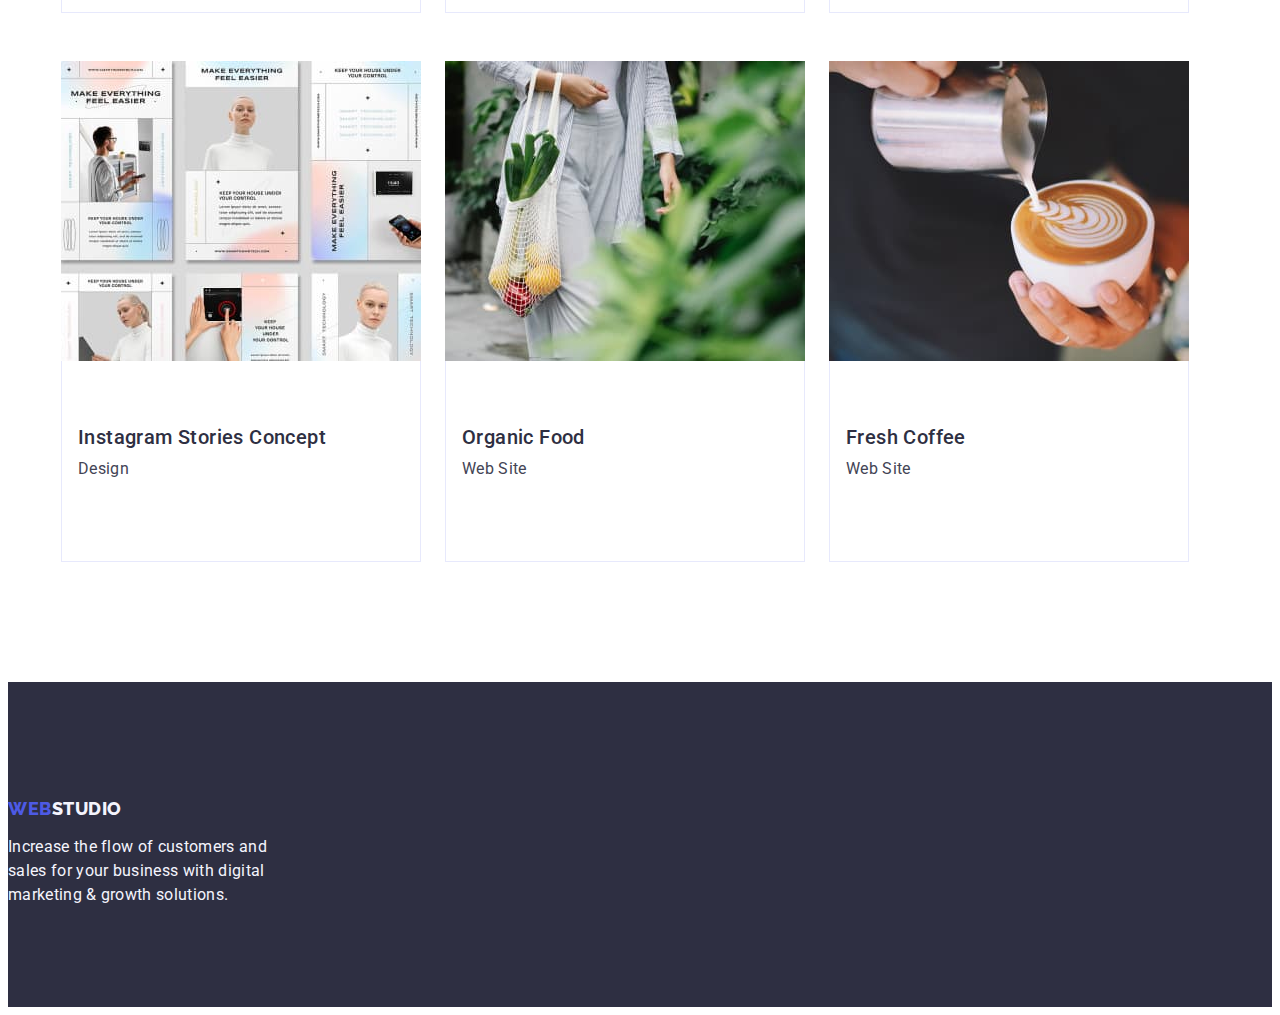
==== commit 5e168c9b: "p7-4" ====
--- a/portfolio.html
+++ b/portfolio.html
@@ -220,7 +220,7 @@
 
     <footer class="footer">
       <div>
-        <a href="./index.html" class="footer-logo link"
+        <a class="footer-logo link" href="./index.html"
           >Web<span class="footer-span">Studio</span></a
         >
         <p class="footer-text">
--- a/css/styles.css
+++ b/css/styles.css
@@ -38,6 +38,7 @@
   margin-top: 0;
   margin-bottom: 0;
   margin-left: 0;
+  padding-left: 0;
 }
 
 a {
@@ -55,10 +56,12 @@
   width: 1px;
   height: 1px;
   margin: -1px;
+  border: 0;
   padding: 0;
+  white-space: nowrap;
+  clip-path: inset(100%);
+  clip: rect(0 0 0 0);
   overflow: hidden;
-  border: 0;
-  clip: rect(0 0 0 0);
 }
 
 .container {
@@ -229,12 +232,13 @@
 .advantages-list {
   list-style: none;
   display: flex;
-
+  /* width: calc((100% - 72px) / 4); */
   gap: 24px;
 }
 
 .advantages-item {
-  /* width: calc((100% - 72px) / 4); */
+  margin-bottom: 8px;
+  width: calc((100% - 72px) / 4);
 }
 .advantages-subtitle {
   font-weight: 500;
@@ -243,7 +247,8 @@
   letter-spacing: 0.02em;
   color: var(--main-text-color);
   padding-bottom: 8px;
-  width: calc((100% - 72px) / 4);
+  margin-bottom: 8px;
+  /* width: calc((100% - 72px) / 4); */
 }
 .advantages-text {
   font-size: 16px;
@@ -335,9 +340,11 @@
 .footer {
   background-color: var(--bacground-color);
   padding: 100px 0;
+  /* display: inline-block; */
 }
 
 .footer-container {
+  /* display: inline-block; */
 }
 
 .footer-logo {
@@ -347,9 +354,9 @@
   line-height: 1.17;
   letter-spacing: 0.03em;
   color: var(--title-color-text);
+  display: inline-block;
   text-transform: uppercase;
   margin-top: 16px;
-  display: inline-block;
 }
 .footer-text {
   font-size: 16px;
@@ -357,9 +364,11 @@
   letter-spacing: 0.02em;
   color: var(--footer-text-color);
   width: 264px;
+  /* display: inline-block; */
 }
 .footer-span {
   color: var(--section-bacground-color);
+  /* display: inline-block; */
 }
 
 /*!--------------------------------------------------------PORTFOLIO---------------------------------------------------*/
@@ -410,6 +419,7 @@
   display: flex;
   align-items: center;
   padding-bottom: 35px;
+  padding: 0 15px;
 }
 
 .header-menu-item {
@@ -462,14 +472,6 @@
 }
 /*-------------------------------MAIN--------------------------------------*/
 .main-title {
-  position: absolute;
-  width: 1px;
-  height: 1px;
-  margin: -1px;
-  padding: 0;
-  overflow: hidden;
-  border: 0;
-  clip: rect(0 0 0 0);
 }
 
 .main-content {
@@ -490,6 +492,7 @@
 }
 .main-btn-item {
   padding: 96px 0 72px 0;
+  border: 1px solid --portfolio-bacground-color;
 }
 
 .main-btn-link {
@@ -505,11 +508,14 @@
   padding: 12px 24px;
   border-radius: 4px;
   border: 1px solid --portfolio-bacground-color;
+  border-top: none;
+  border: 1px solid transparent;
 }
 .main-btn-link:is(:hover, :focus) {
   color: #ffffff;
   background-color: #404bbf;
   border: 1px solid var(--portfolio-bacground-color);
+  border: 1px solid transparent;
   border: none;
 }
 
@@ -524,11 +530,12 @@
 .main-item {
   text-decoration: none;
   list-style: none;
-  width: calc((100% - 48px) / 3);
+  /* width: calc((100% - 48px) / 3); */
 }
 
 .main-item-link {
   text-decoration: none;
+  width: calc((100% - 48px) / 3);
 }
 
 .wrap-text {
@@ -565,6 +572,7 @@
   line-height: 1.17;
   color: var(--accent-color);
   letter-spacing: 0.03em;
+  display: inline-block;
   text-transform: uppercase;
   display: block;
   margin-bottom: 16px;
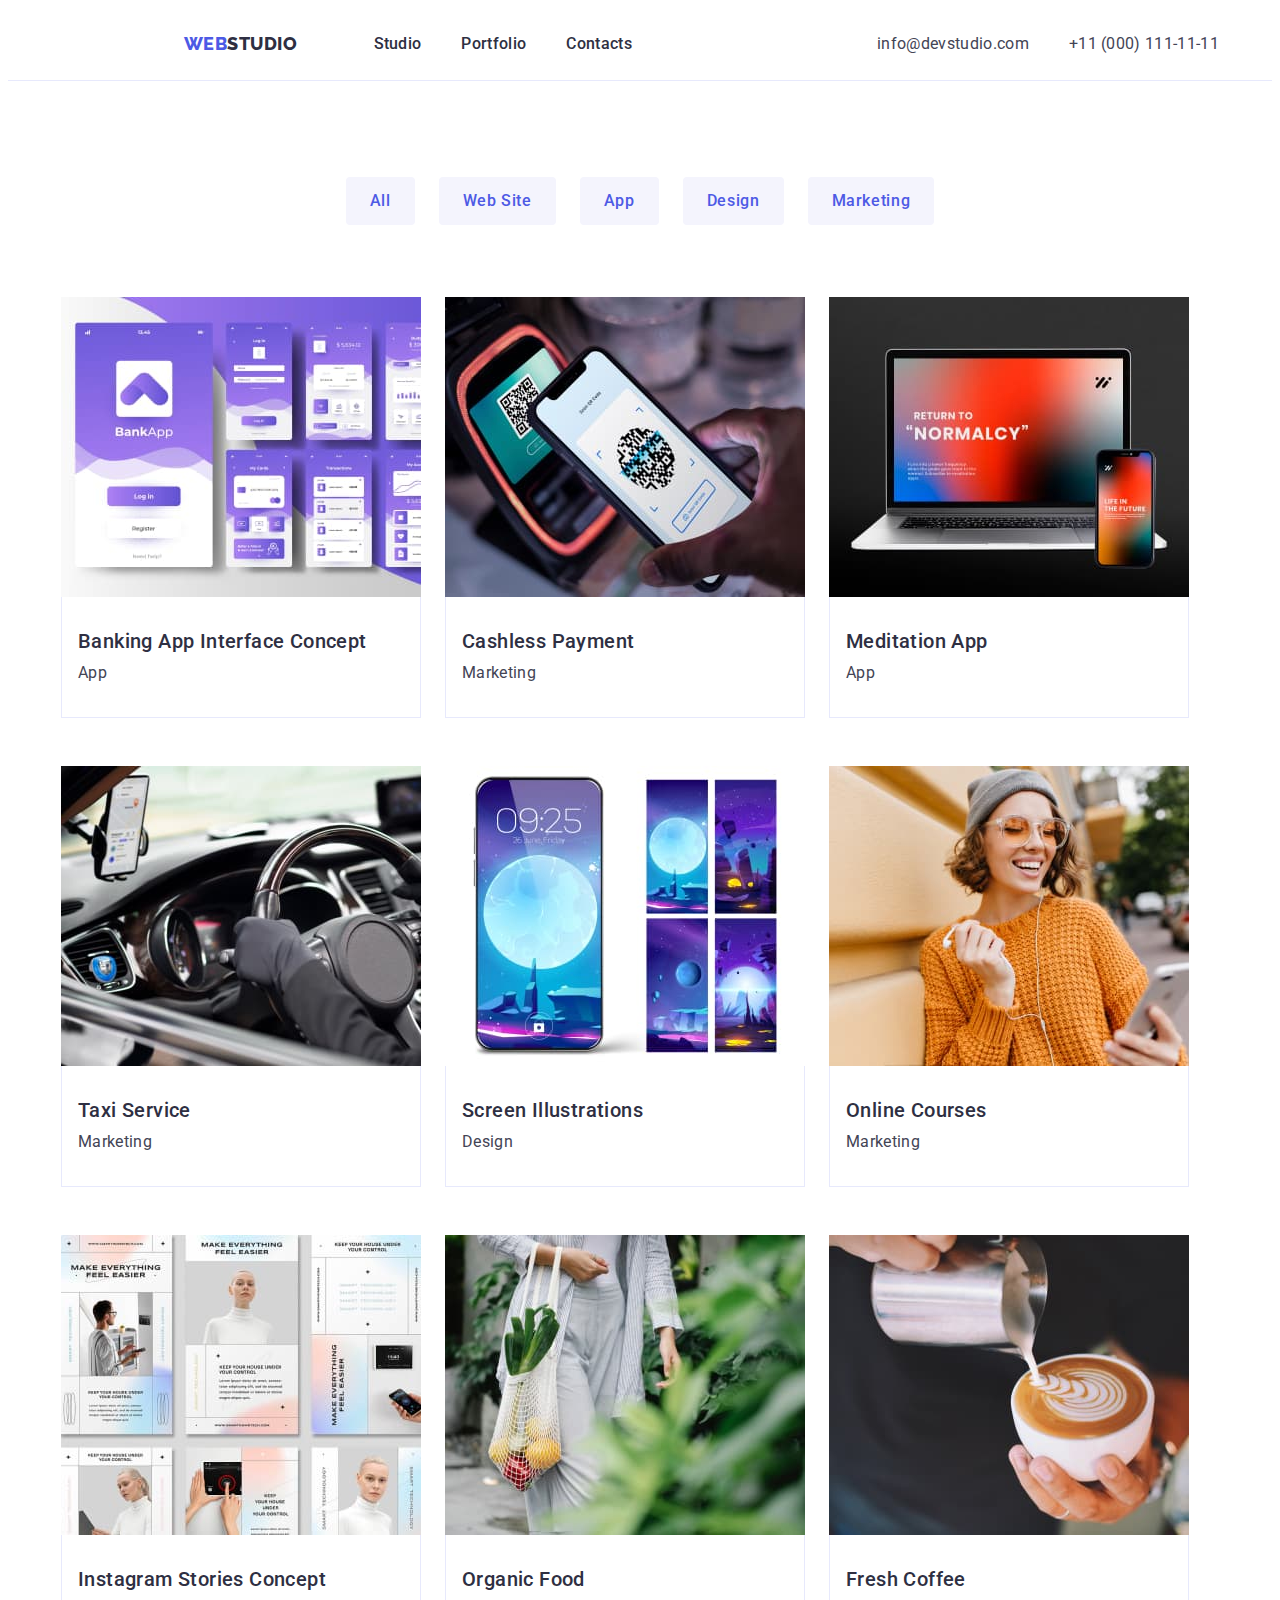
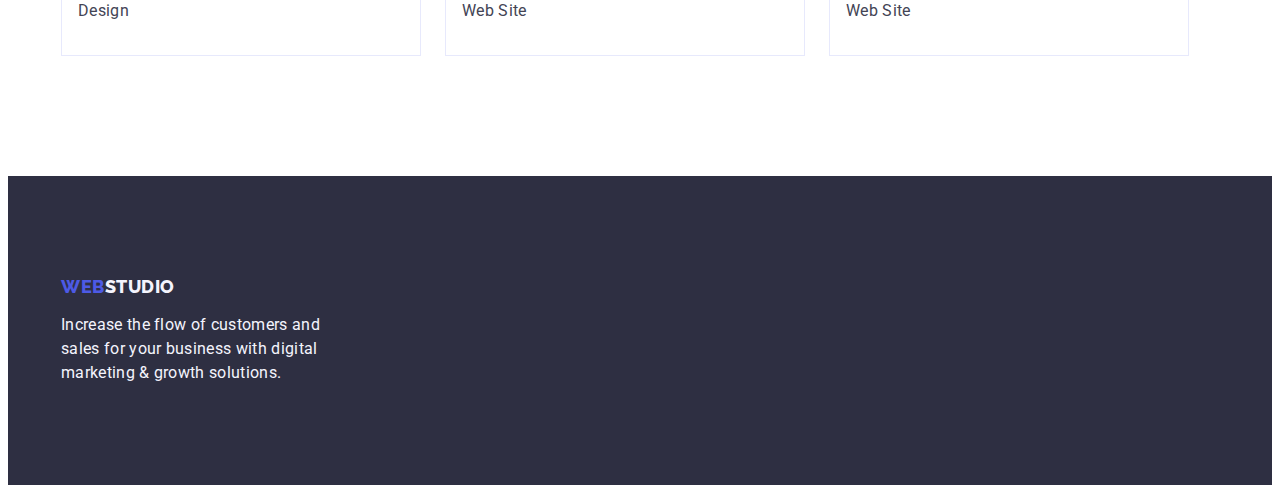
==== commit 100032ee: "виправлення ДЗ 7.06.23" ====
--- a/portfolio.html
+++ b/portfolio.html
@@ -219,7 +219,7 @@
     </main>
 
     <footer class="footer">
-      <div>
+      <div class="container">
         <a class="footer-logo link" href="./index.html"
           >Web<span class="footer-span">Studio</span></a
         >
--- a/css/styles.css
+++ b/css/styles.css
@@ -63,6 +63,9 @@
   clip: rect(0 0 0 0);
   overflow: hidden;
 }
+.footer-logo {
+  display: inline-block;
+}
 
 .container {
   max-width: 1158px;
@@ -81,8 +84,6 @@
   line-height: 1.5;
   color: var(--main-text-color);
   letter-spacing: 0.03em;
-  margin: auto;
-  padding: 24px 0;
 }
 
 .header-navigation {
@@ -112,7 +113,6 @@
   text-decoration: none;
   color: var(--main-text-color);
   gap: 40px;
-  padding: 24px 0;
 }
 
 .header-container {
@@ -137,6 +137,7 @@
   color: var(--main-text-color);
   letter-spacing: 0.02em;
   display: block;
+  padding: 24px 0;
 }
 
 .header-menu-link:is(:hover, :focus) {
@@ -182,6 +183,7 @@
   color: var(--title-color-text);
   max-width: 496px;
   margin-bottom: 48px;
+  margin: 0 auto;
 }
 
 .hero-content {
@@ -246,7 +248,6 @@
   line-height: 1.2;
   letter-spacing: 0.02em;
   color: var(--main-text-color);
-  padding-bottom: 8px;
   margin-bottom: 8px;
   /* width: calc((100% - 72px) / 4); */
 }
@@ -354,9 +355,10 @@
   line-height: 1.17;
   letter-spacing: 0.03em;
   color: var(--title-color-text);
+  display: block;
+  text-transform: uppercase;
+  margin-bottom: 16px;
   display: inline-block;
-  text-transform: uppercase;
-  margin-top: 16px;
 }
 .footer-text {
   font-size: 16px;
@@ -491,8 +493,8 @@
   margin-bottom: 72px;
 }
 .main-btn-item {
-  padding: 96px 0 72px 0;
-  border: 1px solid --portfolio-bacground-color;
+  /* padding: 96px 0 72px 0; */
+  /* border: 1px solid --portfolio-bacground-color; */
 }
 
 .main-btn-link {
@@ -507,16 +509,15 @@
   border: none;
   padding: 12px 24px;
   border-radius: 4px;
-  border: 1px solid --portfolio-bacground-color;
   border-top: none;
-  border: 1px solid transparent;
+  /* border: 1px solid var(--portfolio-bacground-color); */
 }
 .main-btn-link:is(:hover, :focus) {
   color: #ffffff;
   background-color: #404bbf;
   border: 1px solid var(--portfolio-bacground-color);
   border: 1px solid transparent;
-  border: none;
+  /* border: none; */
 }
 
 .main-list {
@@ -550,14 +551,14 @@
   line-height: 1.2;
   letter-spacing: 0.02em;
   color: var(--main-text-color);
-  margin: 32px 0 8px 0;
+  margin-bottom: 8px;
 }
 .main-text {
   font-size: 16px;
   line-height: 1.5;
   letter-spacing: 0.02em;
   color: var(--second-text-color);
-  padding-bottom: 48px;
+  /* padding-bottom: 48px; */
 }
 
 /*-------------------------------FOOTER--------------------------------------*/
@@ -572,10 +573,10 @@
   line-height: 1.17;
   color: var(--accent-color);
   letter-spacing: 0.03em;
+  text-transform: uppercase;
+  display: block;
+  margin-bottom: 16px;
   display: inline-block;
-  text-transform: uppercase;
-  display: block;
-  margin-bottom: 16px;
 }
 .footer-text {
   color: var(--footer-text-color);
